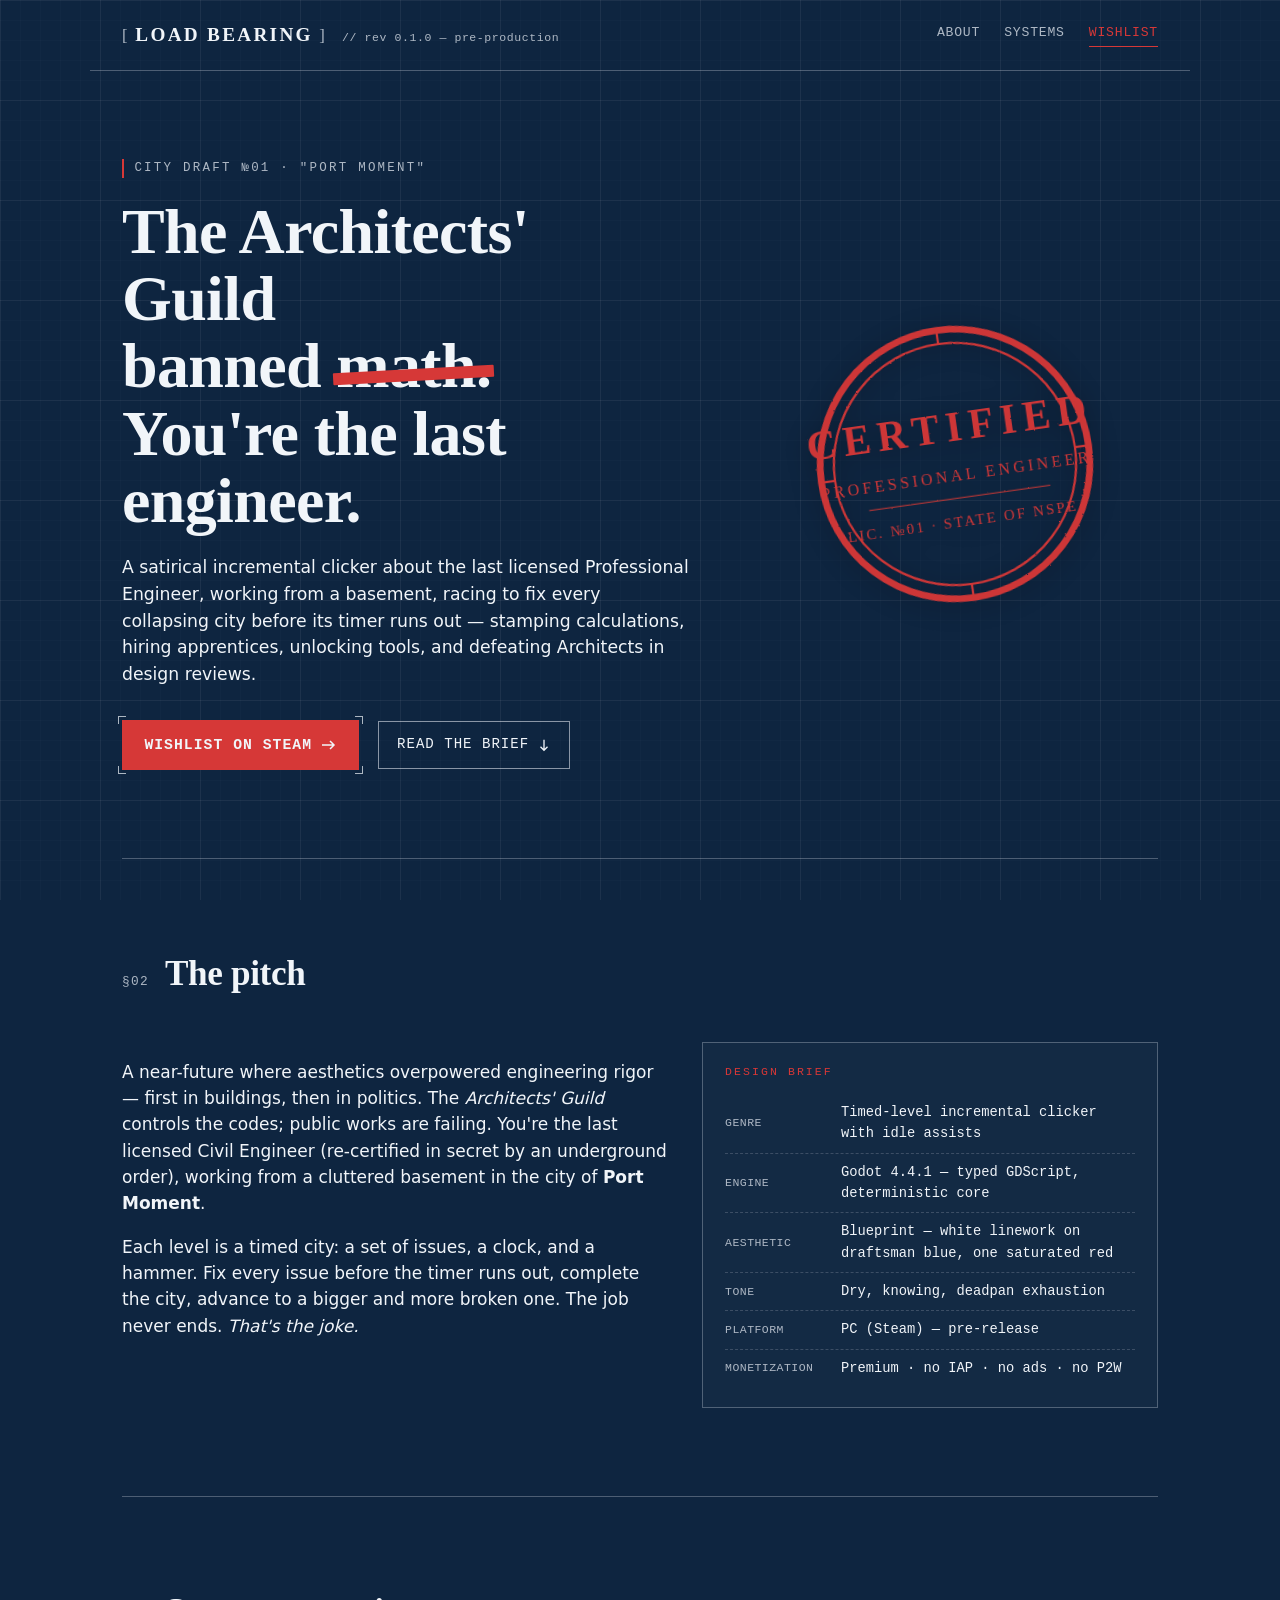
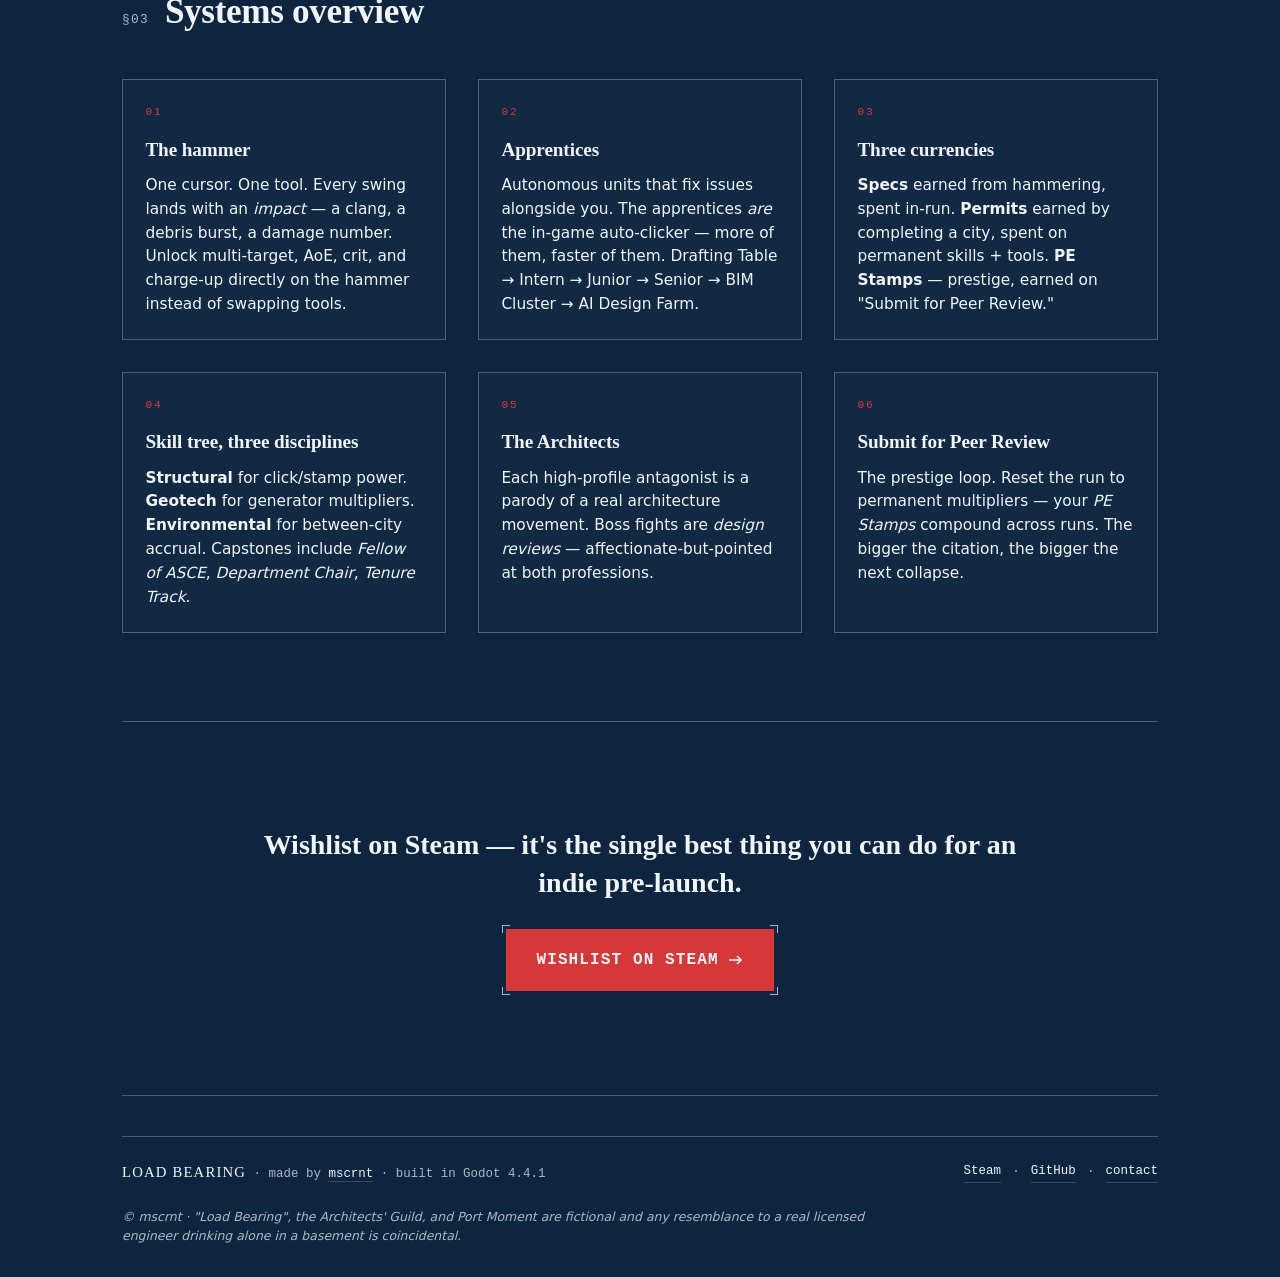
==== index.html @ 6b4d9ac0 "Initial site: blueprint landing page + SEO basics Single-page static landing page for loadbearing.ga" ====
<!doctype html>
<html lang="en">
<head>
  <meta charset="utf-8">
  <meta name="viewport" content="width=device-width, initial-scale=1, viewport-fit=cover">
  <meta name="theme-color" content="#0e2540">
  <meta name="description" content="Load Bearing — a satirical incremental clicker about the last licensed Professional Engineer, racing to fix collapsing cities the Architects' Guild banned math out of. Wishlist on Steam.">
  <title>Load Bearing — the Architects' Guild banned math. You're the last engineer.</title>
  <link rel="canonical" href="https://loadbearing.games/">
  <link rel="icon" type="image/svg+xml" href="/favicon.svg">
  <link rel="stylesheet" href="/style.css">

  <!-- Open Graph / Twitter Card — link preview on Discord/Twitter/iMessage -->
  <meta property="og:type" content="website">
  <meta property="og:site_name" content="Load Bearing">
  <meta property="og:title" content="Load Bearing — the Architects' Guild banned math. You're the last engineer.">
  <meta property="og:description" content="A satirical incremental clicker. Stamp calculations, hire apprentices, defeat Architects, rebuild the world one collapsing city at a time.">
  <meta property="og:url" content="https://loadbearing.games/">
  <meta property="og:image" content="https://loadbearing.games/favicon.svg">
  <meta property="og:image:type" content="image/svg+xml">
  <meta property="og:image:alt" content="A red 'CERTIFIED' stamp on blueprint paper.">
  <meta name="twitter:card" content="summary">
  <meta name="twitter:title" content="Load Bearing">
  <meta name="twitter:description" content="A satirical incremental clicker. The Architects' Guild banned math; you're the last engineer.">
  <meta name="twitter:image" content="https://loadbearing.games/favicon.svg">

  <!-- JSON-LD structured data -->
  <script type="application/ld+json">
  {
    "@context": "https://schema.org",
    "@type": "VideoGame",
    "name": "Load Bearing",
    "alternateName": "LoadBearing",
    "description": "A satirical incremental clicker about the last licensed Professional Engineer, racing to fix collapsing cities one timed level at a time.",
    "url": "https://loadbearing.games/",
    "image": "https://loadbearing.games/favicon.svg",
    "applicationCategory": "Game",
    "applicationSubCategory": "Incremental clicker",
    "operatingSystem": "Windows (Steam, pre-release)",
    "gamePlatform": ["PC"],
    "publisher": { "@type": "Organization", "name": "mscrnt" }
  }
  </script>
</head>
<body>
  <!-- Blueprint grid background, drawn as SVG so it scales. -->
  <svg class="grid-bg" aria-hidden="true" xmlns="http://www.w3.org/2000/svg">
    <defs>
      <pattern id="minor" width="20" height="20" patternUnits="userSpaceOnUse">
        <path d="M 20 0 L 0 0 0 20" fill="none" stroke="rgba(255,255,255,0.06)" stroke-width="0.5"/>
      </pattern>
      <pattern id="major" width="100" height="100" patternUnits="userSpaceOnUse">
        <rect width="100" height="100" fill="url(#minor)"/>
        <path d="M 100 0 L 0 0 0 100" fill="none" stroke="rgba(255,255,255,0.12)" stroke-width="0.75"/>
      </pattern>
    </defs>
    <rect width="100%" height="100%" fill="url(#major)"/>
  </svg>

  <header class="top">
    <div class="wordmark">
      <span class="bracket">[</span><span class="brand">Load Bearing</span><span class="bracket">]</span>
      <span class="rev">// rev 0.1.0 — pre-production</span>
    </div>
    <nav>
      <a href="#about">about</a>
      <a href="#systems">systems</a>
      <a href="https://store.steampowered.com/app/4883800/" target="_blank" rel="noopener" class="nav-cta">wishlist</a>
    </nav>
  </header>

  <main>
    <!-- ─── HERO ───────────────────────────────────────────────────────── -->
    <section class="hero">
      <div class="hero-text">
        <p class="eyebrow">CITY DRAFT №01 · "PORT MOMENT"</p>
        <h1>
          The Architects' Guild<br>
          banned <span class="strike">math.</span><br>
          You're the last engineer.
        </h1>
        <p class="pitch">
          A satirical incremental clicker about the last licensed Professional Engineer,
          working from a basement, racing to fix every collapsing city before its timer
          runs out — stamping calculations, hiring apprentices, unlocking tools, and
          defeating Architects in design reviews.
        </p>

        <div class="cta-row">
          <a class="btn-primary" href="https://store.steampowered.com/app/4883800/" target="_blank" rel="noopener">
            <span class="btn-corner tl"></span>
            <span class="btn-corner tr"></span>
            <span class="btn-corner bl"></span>
            <span class="btn-corner br"></span>
            Wishlist on Steam
            <svg viewBox="0 0 16 16" class="arrow" aria-hidden="true"><path d="M1 8h12M9 4l4 4-4 4" fill="none" stroke="currentColor" stroke-width="1.5"/></svg>
          </a>
          <a class="btn-secondary" href="#about">
            Read the brief
            <svg viewBox="0 0 16 16" class="arrow" aria-hidden="true"><path d="M8 2v12M4 10l4 4 4-4" fill="none" stroke="currentColor" stroke-width="1.5"/></svg>
          </a>
        </div>
      </div>

      <!-- Stamp art on the right. SVG, no bitmaps — on-brand $0 art budget. -->
      <div class="hero-art" aria-hidden="true">
        <svg viewBox="0 0 280 280" class="stamp">
          <defs>
            <filter id="ink">
              <feTurbulence type="fractalNoise" baseFrequency="0.85" numOctaves="2" seed="3"/>
              <feDisplacementMap in="SourceGraphic" scale="1.5"/>
            </filter>
          </defs>
          <g filter="url(#ink)">
            <!-- Outer ring -->
            <circle cx="140" cy="140" r="118" fill="none" stroke="#d63837" stroke-width="6"/>
            <circle cx="140" cy="140" r="106" fill="none" stroke="#d63837" stroke-width="2"/>
            <!-- Inner -->
            <text x="140" y="120" text-anchor="middle" font-family="Iowan Old Style, Georgia, serif" font-size="36" font-weight="700" fill="#d63837" letter-spacing="6">CERTIFIED</text>
            <text x="140" y="155" text-anchor="middle" font-family="Iowan Old Style, Georgia, serif" font-size="14" font-weight="400" fill="#d63837" letter-spacing="3">PROFESSIONAL ENGINEER</text>
            <line x1="60" y1="170" x2="220" y2="170" stroke="#d63837" stroke-width="1"/>
            <text x="140" y="195" text-anchor="middle" font-family="Iowan Old Style, Georgia, serif" font-size="13" fill="#d63837" letter-spacing="2">LIC. №01 · STATE OF NSPE</text>
            <!-- Corner ticks for the rotational frame -->
            <g stroke="#d63837" stroke-width="2">
              <line x1="22" y1="140" x2="34" y2="140"/>
              <line x1="246" y1="140" x2="258" y2="140"/>
              <line x1="140" y1="22" x2="140" y2="34"/>
              <line x1="140" y1="246" x2="140" y2="258"/>
            </g>
          </g>
        </svg>
      </div>
    </section>

    <!-- ─── ABOUT ──────────────────────────────────────────────────────── -->
    <section id="about" class="block">
      <div class="block-head">
        <span class="section-num">§02</span>
        <h2>The pitch</h2>
      </div>
      <div class="grid two">
        <div>
          <p>
            A near-future where aesthetics overpowered engineering rigor — first in
            buildings, then in politics. The <em>Architects' Guild</em> controls the codes;
            public works are failing. You're the last licensed Civil Engineer
            (re-certified in secret by an underground order), working from a cluttered
            basement in the city of <strong>Port Moment</strong>.
          </p>
          <p>
            Each level is a timed city: a set of issues, a clock, and a hammer. Fix every
            issue before the timer runs out, complete the city, advance to a bigger and
            more broken one. The job never ends. <em>That's the joke.</em>
          </p>
        </div>
        <div class="callout">
          <div class="callout-label">DESIGN BRIEF</div>
          <ul class="spec-list">
            <li><span class="key">Genre</span><span class="val">Timed-level incremental clicker with idle assists</span></li>
            <li><span class="key">Engine</span><span class="val">Godot 4.4.1 — typed GDScript, deterministic core</span></li>
            <li><span class="key">Aesthetic</span><span class="val">Blueprint — white linework on draftsman blue, one saturated red</span></li>
            <li><span class="key">Tone</span><span class="val">Dry, knowing, deadpan exhaustion</span></li>
            <li><span class="key">Platform</span><span class="val">PC (Steam) — pre-release</span></li>
            <li><span class="key">Monetization</span><span class="val">Premium · no IAP · no ads · no P2W</span></li>
          </ul>
        </div>
      </div>
    </section>

    <!-- ─── SYSTEMS ────────────────────────────────────────────────────── -->
    <section id="systems" class="block">
      <div class="block-head">
        <span class="section-num">§03</span>
        <h2>Systems overview</h2>
      </div>

      <div class="grid three">
        <div class="card">
          <div class="card-num">01</div>
          <h3>The hammer</h3>
          <p>One cursor. One tool. Every swing lands with an <em>impact</em> — a clang, a debris burst, a damage number. Unlock multi-target, AoE, crit, and charge-up directly on the hammer instead of swapping tools.</p>
        </div>
        <div class="card">
          <div class="card-num">02</div>
          <h3>Apprentices</h3>
          <p>Autonomous units that fix issues alongside you. The apprentices <em>are</em> the in-game auto-clicker — more of them, faster of them. Drafting Table → Intern → Junior → Senior → BIM Cluster → AI Design Farm.</p>
        </div>
        <div class="card">
          <div class="card-num">03</div>
          <h3>Three currencies</h3>
          <p><strong>Specs</strong> earned from hammering, spent in-run. <strong>Permits</strong> earned by completing a city, spent on permanent skills + tools. <strong>PE Stamps</strong> — prestige, earned on "Submit for Peer Review."</p>
        </div>
        <div class="card">
          <div class="card-num">04</div>
          <h3>Skill tree, three disciplines</h3>
          <p><strong>Structural</strong> for click/stamp power. <strong>Geotech</strong> for generator multipliers. <strong>Environmental</strong> for between-city accrual. Capstones include <em>Fellow of ASCE</em>, <em>Department Chair</em>, <em>Tenure Track</em>.</p>
        </div>
        <div class="card">
          <div class="card-num">05</div>
          <h3>The Architects</h3>
          <p>Each high-profile antagonist is a parody of a real architecture movement. Boss fights are <em>design reviews</em> — affectionate-but-pointed at both professions.</p>
        </div>
        <div class="card">
          <div class="card-num">06</div>
          <h3>Submit for Peer Review</h3>
          <p>The prestige loop. Reset the run to permanent multipliers — your <em>PE Stamps</em> compound across runs. The bigger the citation, the bigger the next collapse.</p>
        </div>
      </div>
    </section>

    <!-- ─── CTA STRIP ──────────────────────────────────────────────────── -->
    <section class="cta-strip">
      <div class="cta-strip-inner">
        <h2>Wishlist on Steam — it's the single best thing you can do for an indie pre-launch.</h2>
        <a class="btn-primary big" href="https://store.steampowered.com/app/4883800/" target="_blank" rel="noopener">
          <span class="btn-corner tl"></span><span class="btn-corner tr"></span>
          <span class="btn-corner bl"></span><span class="btn-corner br"></span>
          Wishlist on Steam
          <svg viewBox="0 0 16 16" class="arrow" aria-hidden="true"><path d="M1 8h12M9 4l4 4-4 4" fill="none" stroke="currentColor" stroke-width="1.5"/></svg>
        </a>
      </div>
    </section>
  </main>

  <footer>
    <div class="foot-line"></div>
    <div class="foot-inner">
      <div>
        <span class="brand-small">Load Bearing</span>
        <span class="muted"> · made by <a href="https://github.com/mscrnt" target="_blank" rel="noopener">mscrnt</a> · built in Godot 4.4.1</span>
      </div>
      <div class="foot-links">
        <a href="https://store.steampowered.com/app/4883800/" target="_blank" rel="noopener">Steam</a>
        <span class="dot">·</span>
        <a href="https://github.com/mscrnt/loadbearing" target="_blank" rel="noopener">GitHub</a>
        <span class="dot">·</span>
        <a href="mailto:hello@loadbearing.games">contact</a>
      </div>
    </div>
    <div class="foot-fineprint">
      © mscrnt · "Load Bearing", the Architects' Guild, and Port Moment are fictional and any
      resemblance to a real licensed engineer drinking alone in a basement is coincidental.
    </div>
  </footer>
</body>
</html>
---- style.css ----
/* ───────────────────────────────────────────────────────────────────────
 * Load Bearing — landing page
 *
 * Blueprint aesthetic per PRINCIPLES.md: white draftsman linework on
 * blueprint-blue, ONE saturated red (the certified stamp). Everything is
 * vector/procedural — no bitmaps, no hand-painted assets. The grid lives
 * in index.html as an SVG <pattern> for infinite scale at zero asset cost.
 *
 * Typography: Iowan Old Style / Georgia for headings (draftsman-serif),
 * a clean grotesque (Inter, ui-sans-serif) for body, JetBrains Mono /
 * ui-monospace for the labels + spec lists.
 * ─────────────────────────────────────────────────────────────────────── */

:root {
  color-scheme: dark;

  /* blueprint palette */
  --blueprint:        #0e2540;   /* primary background — deep draftsman blue */
  --blueprint-2:      #143258;   /* lighter band for callouts */
  --blueprint-3:      #1c426f;   /* hover/elevated */
  --ink:              #f1f5f9;   /* draftsman white */
  --ink-muted:        #aeb8c4;   /* faded ink */
  --ink-faint:        rgba(241,245,249,0.18);
  --line:             rgba(241,245,249,0.28);
  --line-strong:      rgba(241,245,249,0.55);

  /* the one saturated red — used only on the stamp + primary CTA */
  --stamp:            #d63837;
  --stamp-hover:      #ef4744;

  --max-w:            1100px;
  --gutter:           clamp(1rem, 3vw, 2rem);

  --font-display:     "Iowan Old Style", "Palatino Linotype", Georgia, serif;
  --font-body:        Inter, ui-sans-serif, system-ui, -apple-system, "Segoe UI", Roboto, sans-serif;
  --font-mono:        ui-monospace, "JetBrains Mono", "SF Mono", Menlo, Consolas, monospace;
}

* { box-sizing: border-box; }
html, body { margin: 0; padding: 0; }
html { scroll-behavior: smooth; }
body {
  background: var(--blueprint);
  color: var(--ink);
  font-family: var(--font-body);
  font-size: 17px;
  line-height: 1.55;
  -webkit-font-smoothing: antialiased;
  min-height: 100vh;
}

::selection { background: var(--stamp); color: var(--ink); }

/* ─── Blueprint grid (full-bleed SVG, fixed so it doesn't scroll) ───── */
.grid-bg {
  position: fixed;
  inset: 0;
  width: 100%;
  height: 100%;
  z-index: -1;
  pointer-events: none;
}

/* ─── header / top nav ──────────────────────────────────────────────── */
.top {
  display: flex;
  align-items: center;
  justify-content: space-between;
  gap: 1rem;
  padding: 1.25rem var(--gutter);
  max-width: var(--max-w);
  margin: 0 auto;
  border-bottom: 1px solid var(--line);
}
.wordmark {
  display: inline-flex;
  align-items: baseline;
  gap: 0.4rem;
  font-family: var(--font-display);
  font-size: 1.05rem;
  letter-spacing: 0.08em;
}
.wordmark .bracket { color: var(--ink-muted); }
.wordmark .brand   { font-weight: 700; font-size: 1.2rem; letter-spacing: 0.12em; text-transform: uppercase; }
.wordmark .rev     { font-family: var(--font-mono); font-size: 0.72rem; color: var(--ink-muted); margin-left: 0.6rem; letter-spacing: 0.05em; }

.top nav {
  display: flex;
  align-items: center;
  gap: 1.5rem;
  font-family: var(--font-mono);
  font-size: 0.82rem;
  letter-spacing: 0.06em;
  text-transform: uppercase;
}
.top nav a {
  color: var(--ink-muted);
  text-decoration: none;
  padding-bottom: 2px;
  border-bottom: 1px solid transparent;
  transition: color 0.15s, border-color 0.15s;
}
.top nav a:hover { color: var(--ink); border-bottom-color: var(--line-strong); }
.top nav a.nav-cta {
  color: var(--stamp);
  border-bottom-color: var(--stamp);
}
.top nav a.nav-cta:hover { color: var(--stamp-hover); border-bottom-color: var(--stamp-hover); }

/* ─── main layout ────────────────────────────────────────────────────── */
main { max-width: var(--max-w); margin: 0 auto; padding: 0 var(--gutter); }

section { padding: clamp(3rem, 7vw, 5.5rem) 0; }

/* ─── hero ───────────────────────────────────────────────────────────── */
.hero {
  display: grid;
  grid-template-columns: 1.4fr 1fr;
  align-items: center;
  gap: clamp(2rem, 5vw, 4rem);
}
@media (max-width: 760px) {
  .hero { grid-template-columns: 1fr; }
  .hero-art { order: -1; }
  .stamp { max-width: 60vw; margin: 0 auto; display: block; }
}

.eyebrow {
  font-family: var(--font-mono);
  font-size: 0.78rem;
  letter-spacing: 0.18em;
  text-transform: uppercase;
  color: var(--ink-muted);
  margin: 0 0 1.25rem;
  border-left: 2px solid var(--stamp);
  padding-left: 0.65rem;
}

.hero h1 {
  font-family: var(--font-display);
  font-weight: 700;
  font-size: clamp(2.4rem, 5vw, 4rem);
  line-height: 1.05;
  margin: 0 0 1.25rem;
  letter-spacing: -0.01em;
}
.hero h1 .strike {
  position: relative;
  display: inline-block;
}
.hero h1 .strike::after {
  content: "";
  position: absolute;
  left: -2%;
  right: -2%;
  top: 55%;
  height: 0.18em;
  background: var(--stamp);
  transform: rotate(-3deg);
  border-radius: 1px;
}

.pitch {
  font-size: 1.08rem;
  max-width: 36em;
  color: var(--ink);
  margin: 0 0 2rem;
}

.cta-row {
  display: flex;
  flex-wrap: wrap;
  align-items: center;
  gap: 0.85rem 1.2rem;
}

/* ─── primary CTA — looks like a red ink stamp / button frame ────────── */
.btn-primary {
  position: relative;
  display: inline-flex;
  align-items: center;
  gap: 0.55rem;
  background: var(--stamp);
  color: var(--ink);
  font-family: var(--font-mono);
  font-size: 0.92rem;
  font-weight: 600;
  letter-spacing: 0.07em;
  text-transform: uppercase;
  text-decoration: none;
  padding: 0.85rem 1.4rem;
  border: none;
  transition: background 0.15s, transform 0.05s;
}
.btn-primary:hover { background: var(--stamp-hover); }
.btn-primary:active { transform: translateY(1px); }
.btn-primary.big { padding: 1.15rem 1.9rem; font-size: 1rem; }
.btn-primary .arrow { width: 16px; height: 16px; color: currentColor; }

/* tiny corner brackets — draftsman frame */
.btn-corner {
  position: absolute;
  width: 8px;
  height: 8px;
  border: 1px solid var(--ink);
  background: transparent;
  opacity: 0.7;
  pointer-events: none;
}
.btn-corner.tl { top: -4px; left: -4px; border-right: none; border-bottom: none; }
.btn-corner.tr { top: -4px; right: -4px; border-left: none; border-bottom: none; }
.btn-corner.bl { bottom: -4px; left: -4px; border-right: none; border-top: none; }
.btn-corner.br { bottom: -4px; right: -4px; border-left: none; border-top: none; }

/* ─── secondary CTA — outline, no fill ──────────────────────────────── */
.btn-secondary {
  display: inline-flex;
  align-items: center;
  gap: 0.5rem;
  color: var(--ink);
  font-family: var(--font-mono);
  font-size: 0.88rem;
  letter-spacing: 0.07em;
  text-transform: uppercase;
  text-decoration: none;
  padding: 0.75rem 1.1rem;
  border: 1px solid var(--line-strong);
  transition: background 0.15s, border-color 0.15s;
}
.btn-secondary:hover { background: rgba(255,255,255,0.04); border-color: var(--ink); }
.btn-secondary .arrow { width: 14px; height: 14px; color: currentColor; }

/* ─── hero stamp art ─────────────────────────────────────────────────── */
.hero-art {
  display: flex;
  justify-content: center;
  align-items: center;
}
.stamp {
  width: 100%;
  max-width: 320px;
  transform: rotate(-8deg);
  opacity: 0.96;
  filter: drop-shadow(0 4px 14px rgba(0,0,0,0.35));
}

/* ─── block layout (about / systems) ─────────────────────────────────── */
.block { border-top: 1px solid var(--line); }
.block-head {
  display: flex;
  align-items: baseline;
  gap: 1rem;
  margin: 0 0 2.5rem;
}
.section-num {
  font-family: var(--font-mono);
  font-size: 0.8rem;
  letter-spacing: 0.1em;
  color: var(--ink-muted);
}
.block-head h2 {
  font-family: var(--font-display);
  font-size: clamp(1.6rem, 3vw, 2.2rem);
  font-weight: 700;
  letter-spacing: -0.01em;
  margin: 0;
}

.grid { display: grid; gap: clamp(1.25rem, 3vw, 2rem); }
.grid.two   { grid-template-columns: 1.2fr 1fr; }
.grid.three { grid-template-columns: repeat(3, 1fr); }
@media (max-width: 880px) { .grid.three { grid-template-columns: repeat(2, 1fr); } }
@media (max-width: 600px) {
  .grid.two, .grid.three { grid-template-columns: 1fr; }
}

.callout {
  border: 1px solid var(--line);
  padding: 1.25rem 1.4rem;
  background: rgba(255,255,255,0.025);
}
.callout-label {
  font-family: var(--font-mono);
  font-size: 0.72rem;
  letter-spacing: 0.18em;
  text-transform: uppercase;
  color: var(--stamp);
  margin-bottom: 0.85rem;
}
.spec-list {
  list-style: none;
  margin: 0; padding: 0;
  font-family: var(--font-mono);
  font-size: 0.86rem;
}
.spec-list li {
  display: grid;
  grid-template-columns: 6.5rem 1fr;
  gap: 0.75rem;
  padding: 0.5rem 0;
  border-bottom: 1px dashed var(--ink-faint);
}
.spec-list li:last-child { border-bottom: none; }
.spec-list .key { color: var(--ink-muted); letter-spacing: 0.04em; text-transform: uppercase; font-size: 0.72rem; align-self: center; }
.spec-list .val { color: var(--ink); }

/* ─── system cards ───────────────────────────────────────────────────── */
.card {
  position: relative;
  padding: 1.5rem 1.4rem 1.4rem;
  border: 1px solid var(--line);
  background: rgba(255,255,255,0.02);
  transition: border-color 0.15s, background 0.15s;
}
.card:hover {
  border-color: var(--line-strong);
  background: rgba(255,255,255,0.04);
}
.card-num {
  font-family: var(--font-mono);
  font-size: 0.7rem;
  letter-spacing: 0.18em;
  color: var(--stamp);
  margin-bottom: 0.8rem;
}
.card h3 {
  font-family: var(--font-display);
  font-size: 1.2rem;
  margin: 0 0 0.6rem;
  letter-spacing: -0.005em;
}
.card p { margin: 0; font-size: 0.96rem; color: var(--ink); }

/* ─── CTA strip ──────────────────────────────────────────────────────── */
.cta-strip { border-top: 1px solid var(--line); border-bottom: 1px solid var(--line); text-align: center; }
.cta-strip-inner {
  max-width: 760px;
  margin: 0 auto;
  padding: 1rem 0;
}
.cta-strip h2 {
  font-family: var(--font-display);
  font-size: clamp(1.3rem, 2.5vw, 1.75rem);
  font-weight: 600;
  margin: 0 0 1.75rem;
  line-height: 1.35;
}

/* ─── footer ─────────────────────────────────────────────────────────── */
footer {
  max-width: var(--max-w);
  margin: 0 auto;
  padding: 2.5rem var(--gutter) 2rem;
  font-family: var(--font-mono);
  font-size: 0.78rem;
  color: var(--ink-muted);
}
.foot-line { height: 1px; background: var(--line); margin-bottom: 1.5rem; }
.foot-inner {
  display: flex;
  flex-wrap: wrap;
  align-items: center;
  justify-content: space-between;
  gap: 0.6rem 1.2rem;
}
.brand-small { font-family: var(--font-display); font-size: 0.92rem; color: var(--ink); letter-spacing: 0.08em; text-transform: uppercase; }
.muted { color: var(--ink-muted); }
footer a { color: var(--ink); text-decoration: none; border-bottom: 1px solid var(--ink-faint); }
footer a:hover { border-bottom-color: var(--ink); }
.foot-links { display: inline-flex; align-items: center; gap: 0.7rem; }
.dot { color: var(--ink-muted); }
.foot-fineprint {
  margin-top: 1.5rem;
  font-style: italic;
  font-family: var(--font-body);
  font-size: 0.78rem;
  color: var(--ink-muted);
  max-width: 60em;
  line-height: 1.5;
}
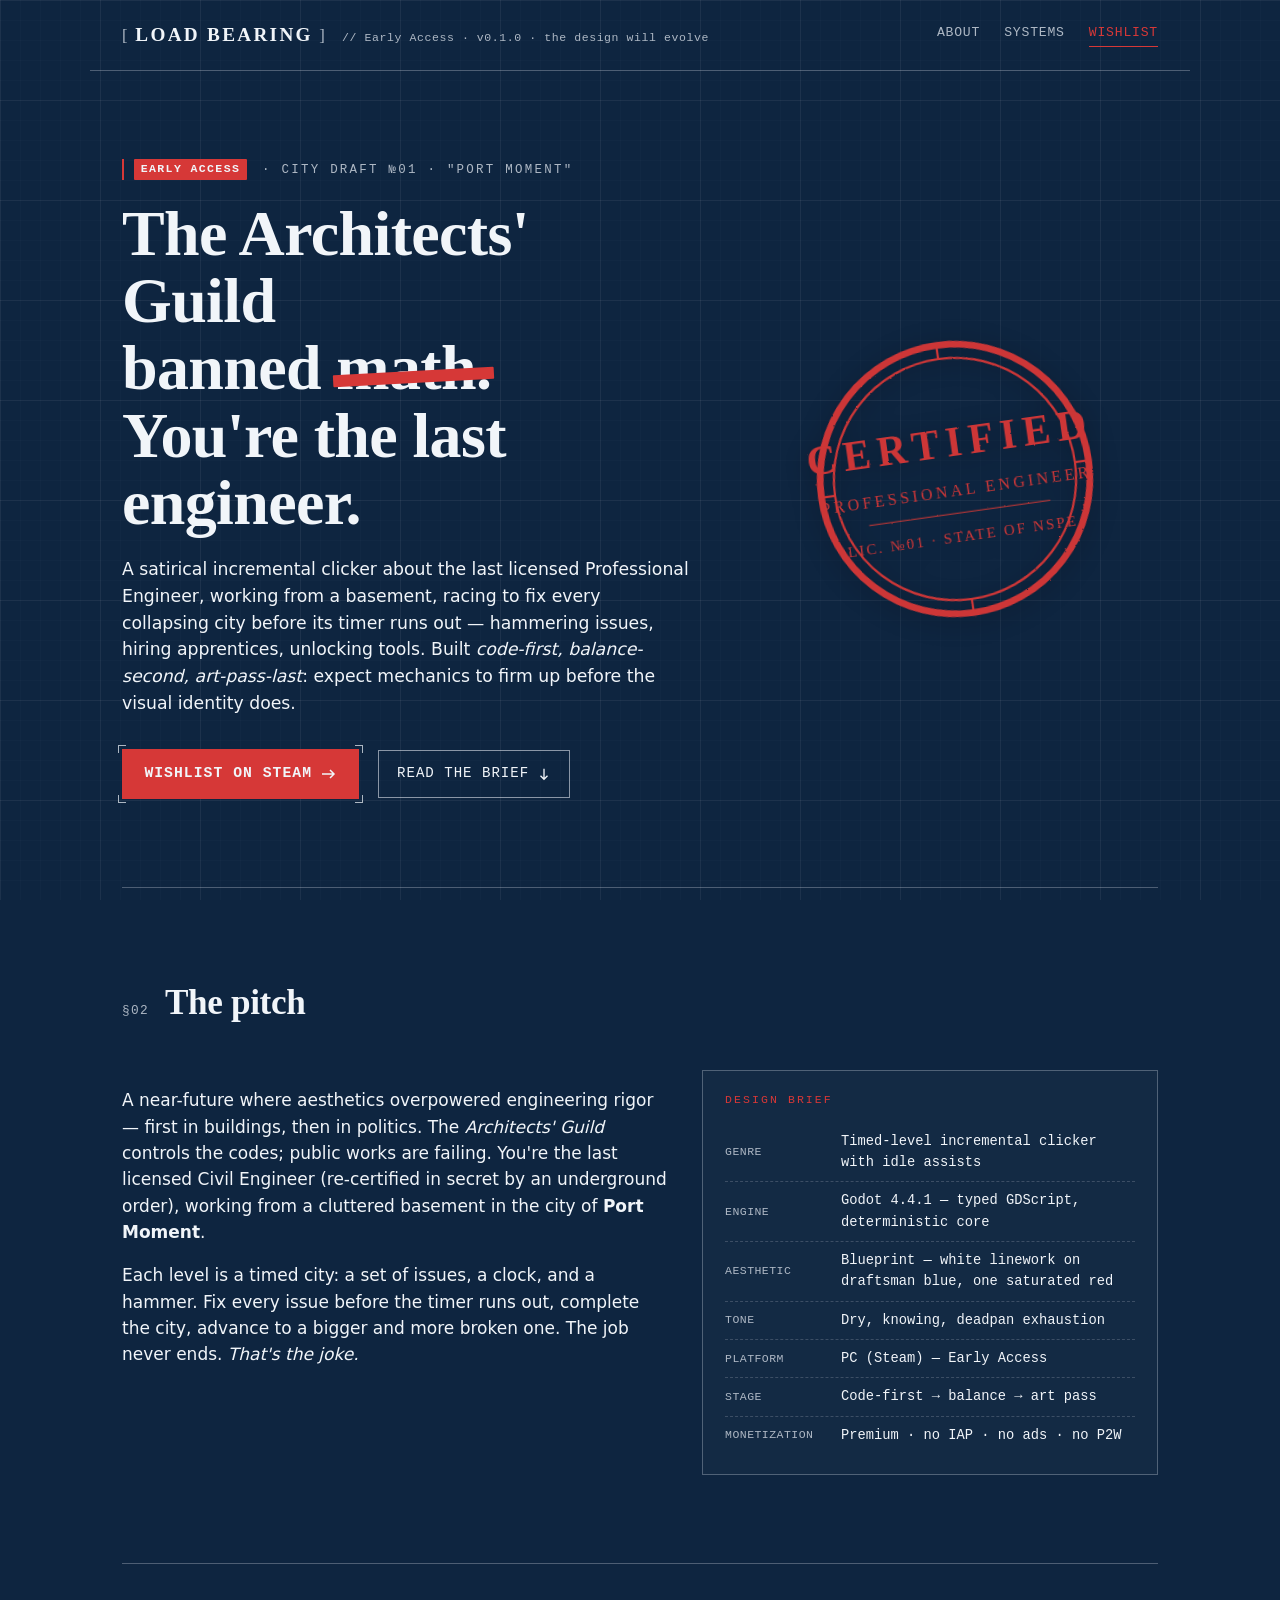
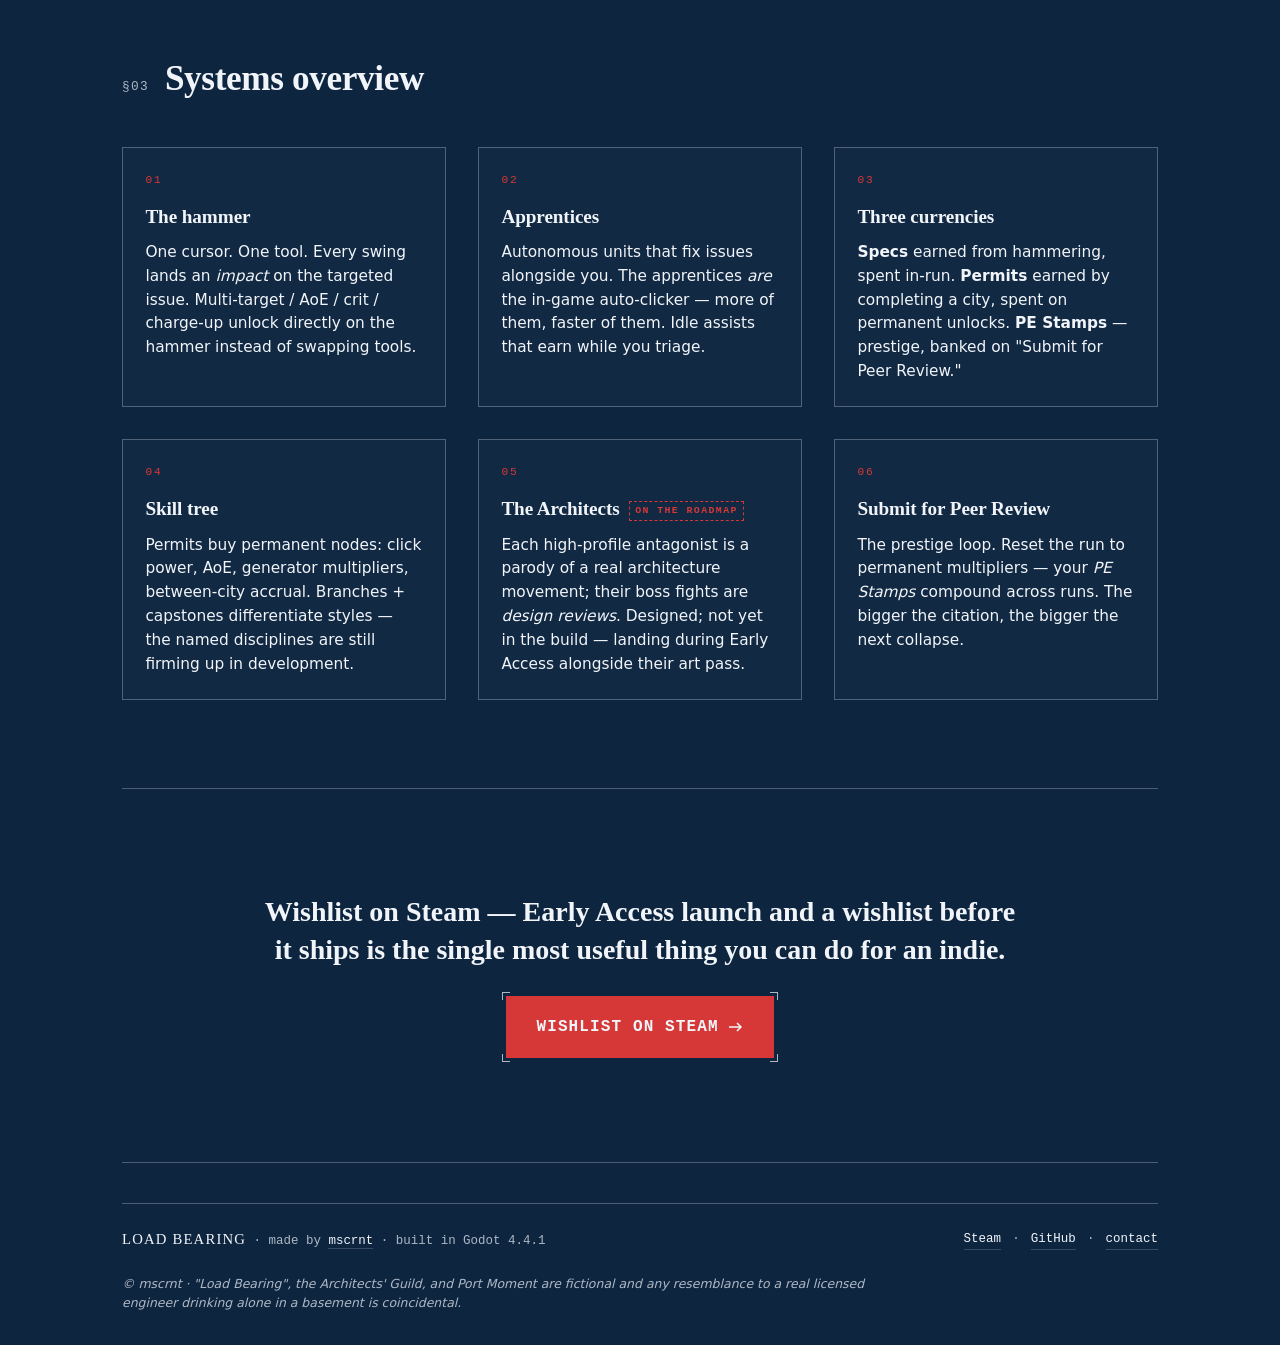
==== commit 84fd1f3b: "Early Access framing + code-grounded systems copy Verified against the actual LoadBearing repo (code" ====
--- a/index.html
+++ b/index.html
@@ -60,7 +60,7 @@
   <header class="top">
     <div class="wordmark">
       <span class="bracket">[</span><span class="brand">Load Bearing</span><span class="bracket">]</span>
-      <span class="rev">// rev 0.1.0 — pre-production</span>
+      <span class="rev">// Early Access · v0.1.0 · the design will evolve</span>
     </div>
     <nav>
       <a href="#about">about</a>
@@ -73,7 +73,7 @@
     <!-- ─── HERO ───────────────────────────────────────────────────────── -->
     <section class="hero">
       <div class="hero-text">
-        <p class="eyebrow">CITY DRAFT №01 · "PORT MOMENT"</p>
+        <p class="eyebrow"><span class="ea-tag">EARLY ACCESS</span> · CITY DRAFT №01 · "PORT MOMENT"</p>
         <h1>
           The Architects' Guild<br>
           banned <span class="strike">math.</span><br>
@@ -82,8 +82,9 @@
         <p class="pitch">
           A satirical incremental clicker about the last licensed Professional Engineer,
           working from a basement, racing to fix every collapsing city before its timer
-          runs out — stamping calculations, hiring apprentices, unlocking tools, and
-          defeating Architects in design reviews.
+          runs out — hammering issues, hiring apprentices, unlocking tools. Built
+          <em>code-first, balance-second, art-pass-last</em>: expect mechanics to firm
+          up before the visual identity does.
         </p>
 
         <div class="cta-row">
@@ -160,7 +161,8 @@
             <li><span class="key">Engine</span><span class="val">Godot 4.4.1 — typed GDScript, deterministic core</span></li>
             <li><span class="key">Aesthetic</span><span class="val">Blueprint — white linework on draftsman blue, one saturated red</span></li>
             <li><span class="key">Tone</span><span class="val">Dry, knowing, deadpan exhaustion</span></li>
-            <li><span class="key">Platform</span><span class="val">PC (Steam) — pre-release</span></li>
+            <li><span class="key">Platform</span><span class="val">PC (Steam) — Early Access</span></li>
+            <li><span class="key">Stage</span><span class="val">Code-first → balance → art pass</span></li>
             <li><span class="key">Monetization</span><span class="val">Premium · no IAP · no ads · no P2W</span></li>
           </ul>
         </div>
@@ -178,27 +180,27 @@
         <div class="card">
           <div class="card-num">01</div>
           <h3>The hammer</h3>
-          <p>One cursor. One tool. Every swing lands with an <em>impact</em> — a clang, a debris burst, a damage number. Unlock multi-target, AoE, crit, and charge-up directly on the hammer instead of swapping tools.</p>
+          <p>One cursor. One tool. Every swing lands an <em>impact</em> on the targeted issue. Multi-target / AoE / crit / charge-up unlock directly on the hammer instead of swapping tools.</p>
         </div>
         <div class="card">
           <div class="card-num">02</div>
           <h3>Apprentices</h3>
-          <p>Autonomous units that fix issues alongside you. The apprentices <em>are</em> the in-game auto-clicker — more of them, faster of them. Drafting Table → Intern → Junior → Senior → BIM Cluster → AI Design Farm.</p>
+          <p>Autonomous units that fix issues alongside you. The apprentices <em>are</em> the in-game auto-clicker — more of them, faster of them. Idle assists that earn while you triage.</p>
         </div>
         <div class="card">
           <div class="card-num">03</div>
           <h3>Three currencies</h3>
-          <p><strong>Specs</strong> earned from hammering, spent in-run. <strong>Permits</strong> earned by completing a city, spent on permanent skills + tools. <strong>PE Stamps</strong> — prestige, earned on "Submit for Peer Review."</p>
+          <p><strong>Specs</strong> earned from hammering, spent in-run. <strong>Permits</strong> earned by completing a city, spent on permanent unlocks. <strong>PE Stamps</strong> — prestige, banked on "Submit for Peer Review."</p>
         </div>
         <div class="card">
           <div class="card-num">04</div>
-          <h3>Skill tree, three disciplines</h3>
-          <p><strong>Structural</strong> for click/stamp power. <strong>Geotech</strong> for generator multipliers. <strong>Environmental</strong> for between-city accrual. Capstones include <em>Fellow of ASCE</em>, <em>Department Chair</em>, <em>Tenure Track</em>.</p>
+          <h3>Skill tree</h3>
+          <p>Permits buy permanent nodes: click power, AoE, generator multipliers, between-city accrual. Branches + capstones differentiate styles — the named disciplines are still firming up in development.</p>
         </div>
         <div class="card">
           <div class="card-num">05</div>
-          <h3>The Architects</h3>
-          <p>Each high-profile antagonist is a parody of a real architecture movement. Boss fights are <em>design reviews</em> — affectionate-but-pointed at both professions.</p>
+          <h3>The Architects <span class="card-tag">on the roadmap</span></h3>
+          <p>Each high-profile antagonist is a parody of a real architecture movement; their boss fights are <em>design reviews</em>. Designed; not yet in the build — landing during Early Access alongside their art pass.</p>
         </div>
         <div class="card">
           <div class="card-num">06</div>
@@ -211,7 +213,7 @@
     <!-- ─── CTA STRIP ──────────────────────────────────────────────────── -->
     <section class="cta-strip">
       <div class="cta-strip-inner">
-        <h2>Wishlist on Steam — it's the single best thing you can do for an indie pre-launch.</h2>
+        <h2>Wishlist on Steam — Early Access launch and a wishlist before it ships is the single most useful thing you can do for an indie.</h2>
         <a class="btn-primary big" href="https://store.steampowered.com/app/4883800/" target="_blank" rel="noopener">
           <span class="btn-corner tl"></span><span class="btn-corner tr"></span>
           <span class="btn-corner bl"></span><span class="btn-corner br"></span>
--- a/style.css
+++ b/style.css
@@ -134,6 +134,35 @@
   margin: 0 0 1.25rem;
   border-left: 2px solid var(--stamp);
   padding-left: 0.65rem;
+}
+/* Small inline "EARLY ACCESS" pill — sits in the eyebrow line, leans on
+ * the existing stamp red so it reads as the same brand mark. */
+.ea-tag {
+  display: inline-block;
+  background: var(--stamp);
+  color: var(--ink);
+  padding: 0.15em 0.55em;
+  margin-right: 0.5em;
+  font-size: 0.72rem;
+  font-weight: 700;
+  letter-spacing: 0.12em;
+  border-radius: 1px;
+}
+
+/* "on the roadmap" pill that rides next to a card heading — flag for
+ * anything we're showing the design intent of, but haven't shipped. */
+.card-tag {
+  display: inline-block;
+  vertical-align: middle;
+  margin-left: 0.5em;
+  padding: 0.1em 0.5em;
+  font-family: var(--font-mono);
+  font-size: 0.62rem;
+  letter-spacing: 0.14em;
+  text-transform: uppercase;
+  color: var(--stamp);
+  border: 1px dashed var(--stamp);
+  border-radius: 1px;
 }
 
 .hero h1 {
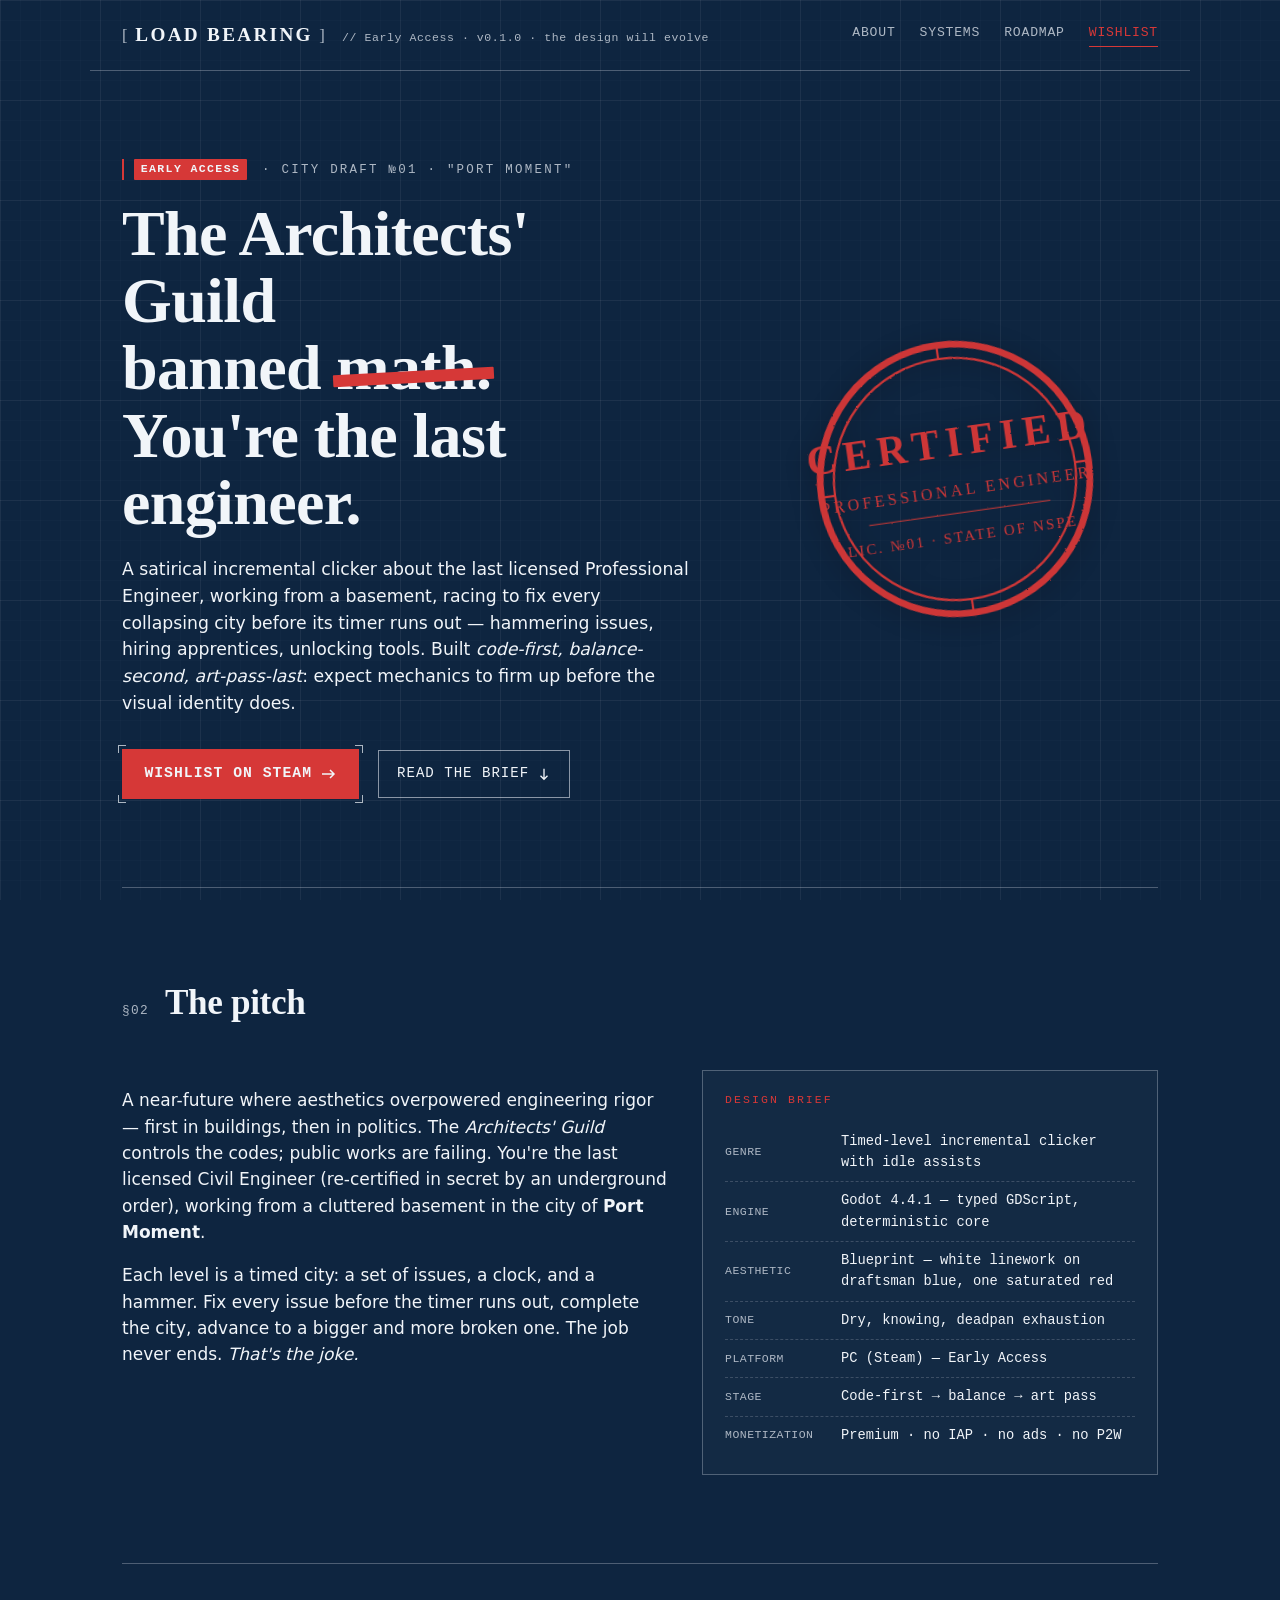
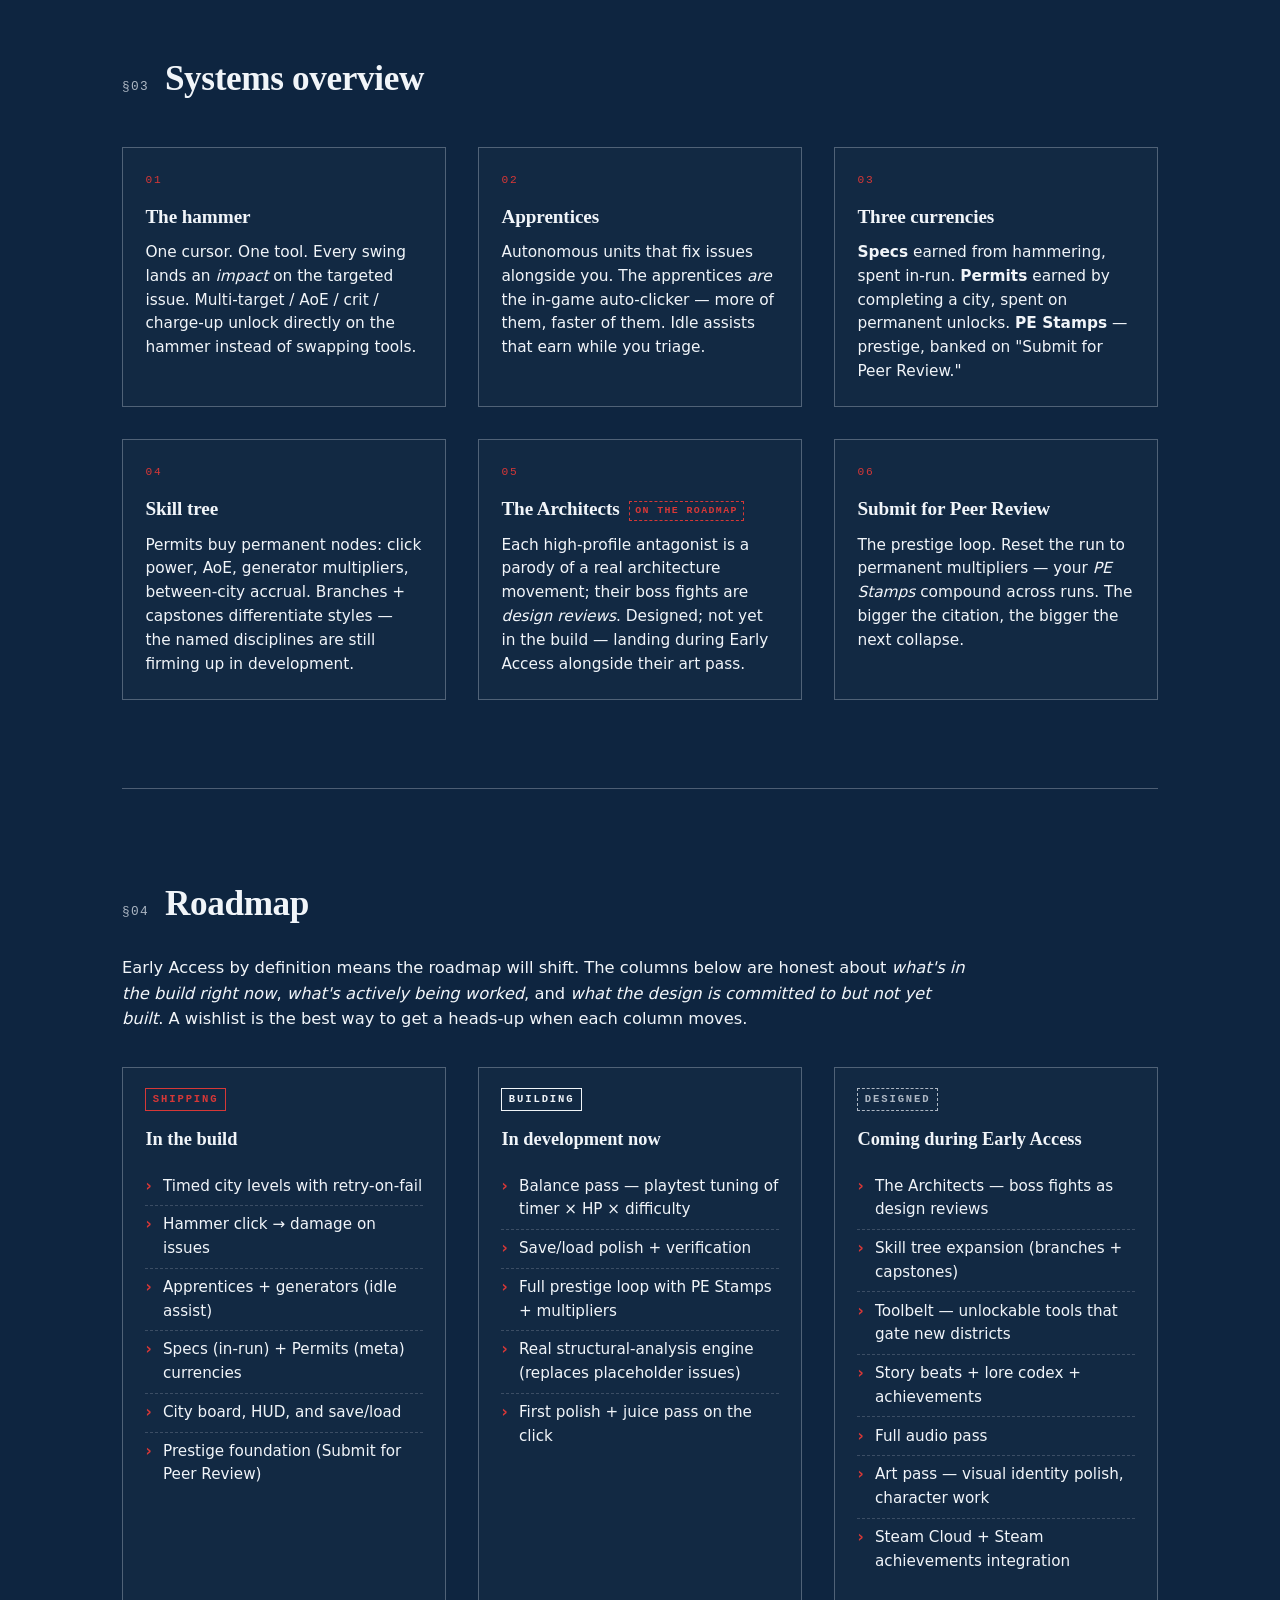
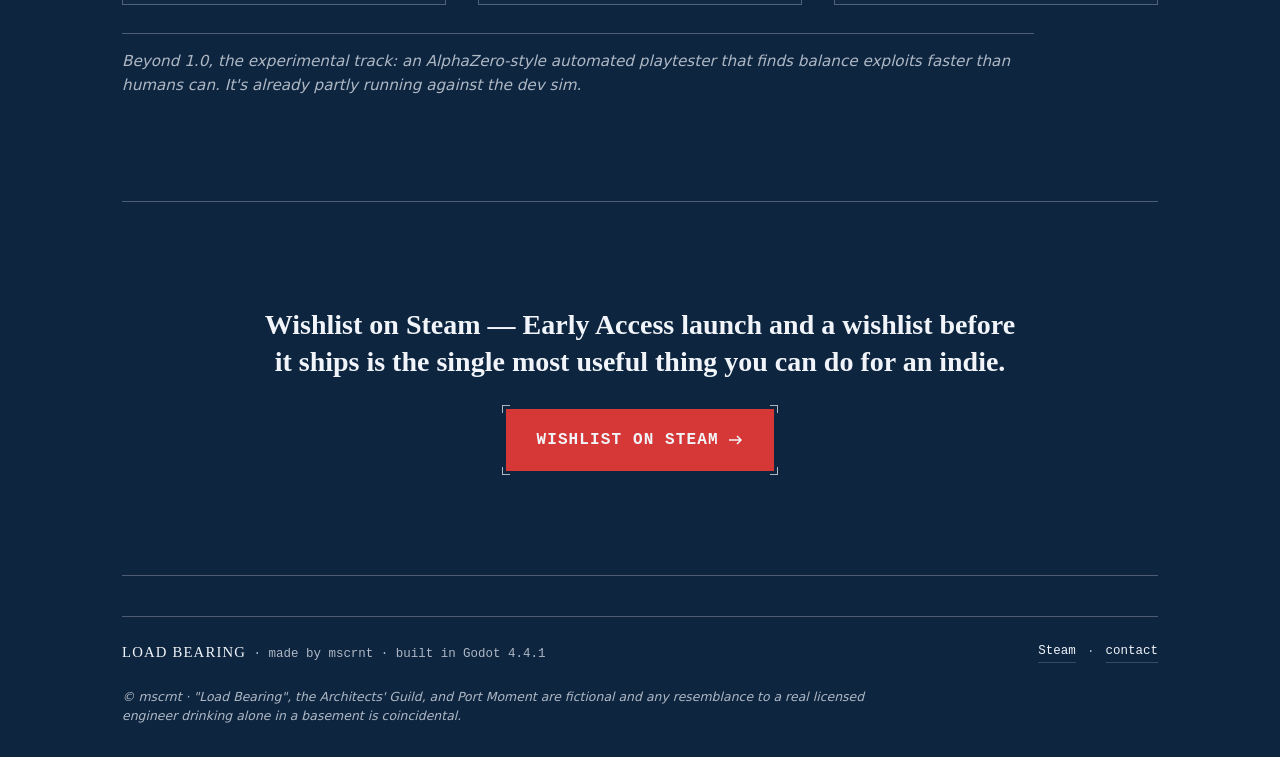
==== commit 61717a15: "Add public roadmap section; drop GitHub link from footer Roadmap: three-column distillation of the i" ====
--- a/index.html
+++ b/index.html
@@ -65,6 +65,7 @@
     <nav>
       <a href="#about">about</a>
       <a href="#systems">systems</a>
+      <a href="#roadmap">roadmap</a>
       <a href="https://store.steampowered.com/app/4883800/" target="_blank" rel="noopener" class="nav-cta">wishlist</a>
     </nav>
   </header>
@@ -210,6 +211,75 @@
       </div>
     </section>
 
+    <!-- ─── ROADMAP ────────────────────────────────────────────────────── -->
+    <!--
+      Public-facing distillation of docs/ROADMAP.md from the (private) game
+      repo. The internal roadmap is engineering-grade (tickets, ADRs,
+      milestone audits); this is the player-facing translation. Update by
+      editing this section directly when a column item meaningfully ships
+      OR slides forward — it's the only place to touch.
+    -->
+    <section id="roadmap" class="block">
+      <div class="block-head">
+        <span class="section-num">§04</span>
+        <h2>Roadmap</h2>
+      </div>
+      <p class="block-intro">
+        Early Access by definition means the roadmap will shift. The columns
+        below are honest about <em>what's in the build right now</em>,
+        <em>what's actively being worked</em>, and <em>what the design is
+        committed to but not yet built</em>. A wishlist is the best way to get
+        a heads-up when each column moves.
+      </p>
+
+      <div class="grid three roadmap">
+        <div class="roadmap-col">
+          <div class="roadmap-status shipping">SHIPPING</div>
+          <h3>In the build</h3>
+          <ul>
+            <li>Timed city levels with retry-on-fail</li>
+            <li>Hammer click → damage on issues</li>
+            <li>Apprentices + generators (idle assist)</li>
+            <li>Specs (in-run) + Permits (meta) currencies</li>
+            <li>City board, HUD, and save/load</li>
+            <li>Prestige foundation (Submit for Peer Review)</li>
+          </ul>
+        </div>
+
+        <div class="roadmap-col">
+          <div class="roadmap-status building">BUILDING</div>
+          <h3>In development now</h3>
+          <ul>
+            <li>Balance pass — playtest tuning of timer × HP × difficulty</li>
+            <li>Save/load polish + verification</li>
+            <li>Full prestige loop with PE Stamps + multipliers</li>
+            <li>Real structural-analysis engine (replaces placeholder issues)</li>
+            <li>First polish + juice pass on the click</li>
+          </ul>
+        </div>
+
+        <div class="roadmap-col">
+          <div class="roadmap-status designed">DESIGNED</div>
+          <h3>Coming during Early Access</h3>
+          <ul>
+            <li>The Architects — boss fights as design reviews</li>
+            <li>Skill tree expansion (branches + capstones)</li>
+            <li>Toolbelt — unlockable tools that gate new districts</li>
+            <li>Story beats + lore codex + achievements</li>
+            <li>Full audio pass</li>
+            <li>Art pass — visual identity polish, character work</li>
+            <li>Steam Cloud + Steam achievements integration</li>
+          </ul>
+        </div>
+      </div>
+
+      <p class="roadmap-foot">
+        Beyond 1.0, the experimental track: <em>an AlphaZero-style automated
+        playtester</em> that finds balance exploits faster than humans can.
+        It's already partly running against the dev sim.
+      </p>
+    </section>
+
     <!-- ─── CTA STRIP ──────────────────────────────────────────────────── -->
     <section class="cta-strip">
       <div class="cta-strip-inner">
@@ -229,12 +299,10 @@
     <div class="foot-inner">
       <div>
         <span class="brand-small">Load Bearing</span>
-        <span class="muted"> · made by <a href="https://github.com/mscrnt" target="_blank" rel="noopener">mscrnt</a> · built in Godot 4.4.1</span>
+        <span class="muted"> · made by mscrnt · built in Godot 4.4.1</span>
       </div>
       <div class="foot-links">
         <a href="https://store.steampowered.com/app/4883800/" target="_blank" rel="noopener">Steam</a>
-        <span class="dot">·</span>
-        <a href="https://github.com/mscrnt/loadbearing" target="_blank" rel="noopener">GitHub</a>
         <span class="dot">·</span>
         <a href="mailto:hello@loadbearing.games">contact</a>
       </div>
--- a/style.css
+++ b/style.css
@@ -360,6 +360,72 @@
 }
 .card p { margin: 0; font-size: 0.96rem; color: var(--ink); }
 
+/* ─── roadmap ────────────────────────────────────────────────────────── */
+.block-intro {
+  max-width: 52em;
+  color: var(--ink);
+  font-size: 1.02rem;
+  margin: -1rem 0 2.25rem;
+}
+
+.roadmap-col {
+  border: 1px solid var(--line);
+  background: rgba(255,255,255,0.02);
+  padding: 1.25rem 1.4rem 1.5rem;
+  display: flex;
+  flex-direction: column;
+}
+.roadmap-status {
+  display: inline-block;
+  align-self: flex-start;
+  font-family: var(--font-mono);
+  font-size: 0.66rem;
+  font-weight: 700;
+  letter-spacing: 0.18em;
+  padding: 0.2em 0.6em;
+  border: 1px solid currentColor;
+  margin-bottom: 0.9rem;
+}
+.roadmap-status.shipping  { color: var(--stamp); border-style: solid;  }
+.roadmap-status.building  { color: var(--ink);   border-style: solid;  }
+.roadmap-status.designed  { color: var(--ink-muted); border-style: dashed; }
+
+.roadmap-col h3 {
+  font-family: var(--font-display);
+  font-size: 1.15rem;
+  margin: 0 0 0.85rem;
+}
+.roadmap-col ul {
+  list-style: none;
+  margin: 0;
+  padding: 0;
+  font-size: 0.95rem;
+}
+.roadmap-col li {
+  padding: 0.45rem 0;
+  border-bottom: 1px dashed var(--ink-faint);
+  position: relative;
+  padding-left: 1.1rem;
+}
+.roadmap-col li:last-child { border-bottom: none; }
+.roadmap-col li::before {
+  content: "›";
+  position: absolute;
+  left: 0;
+  color: var(--stamp);
+  font-weight: 700;
+}
+
+.roadmap-foot {
+  margin-top: 1.75rem;
+  padding-top: 1rem;
+  border-top: 1px solid var(--line);
+  font-style: italic;
+  color: var(--ink-muted);
+  font-size: 0.95rem;
+  max-width: 60em;
+}
+
 /* ─── CTA strip ──────────────────────────────────────────────────────── */
 .cta-strip { border-top: 1px solid var(--line); border-bottom: 1px solid var(--line); text-align: center; }
 .cta-strip-inner {
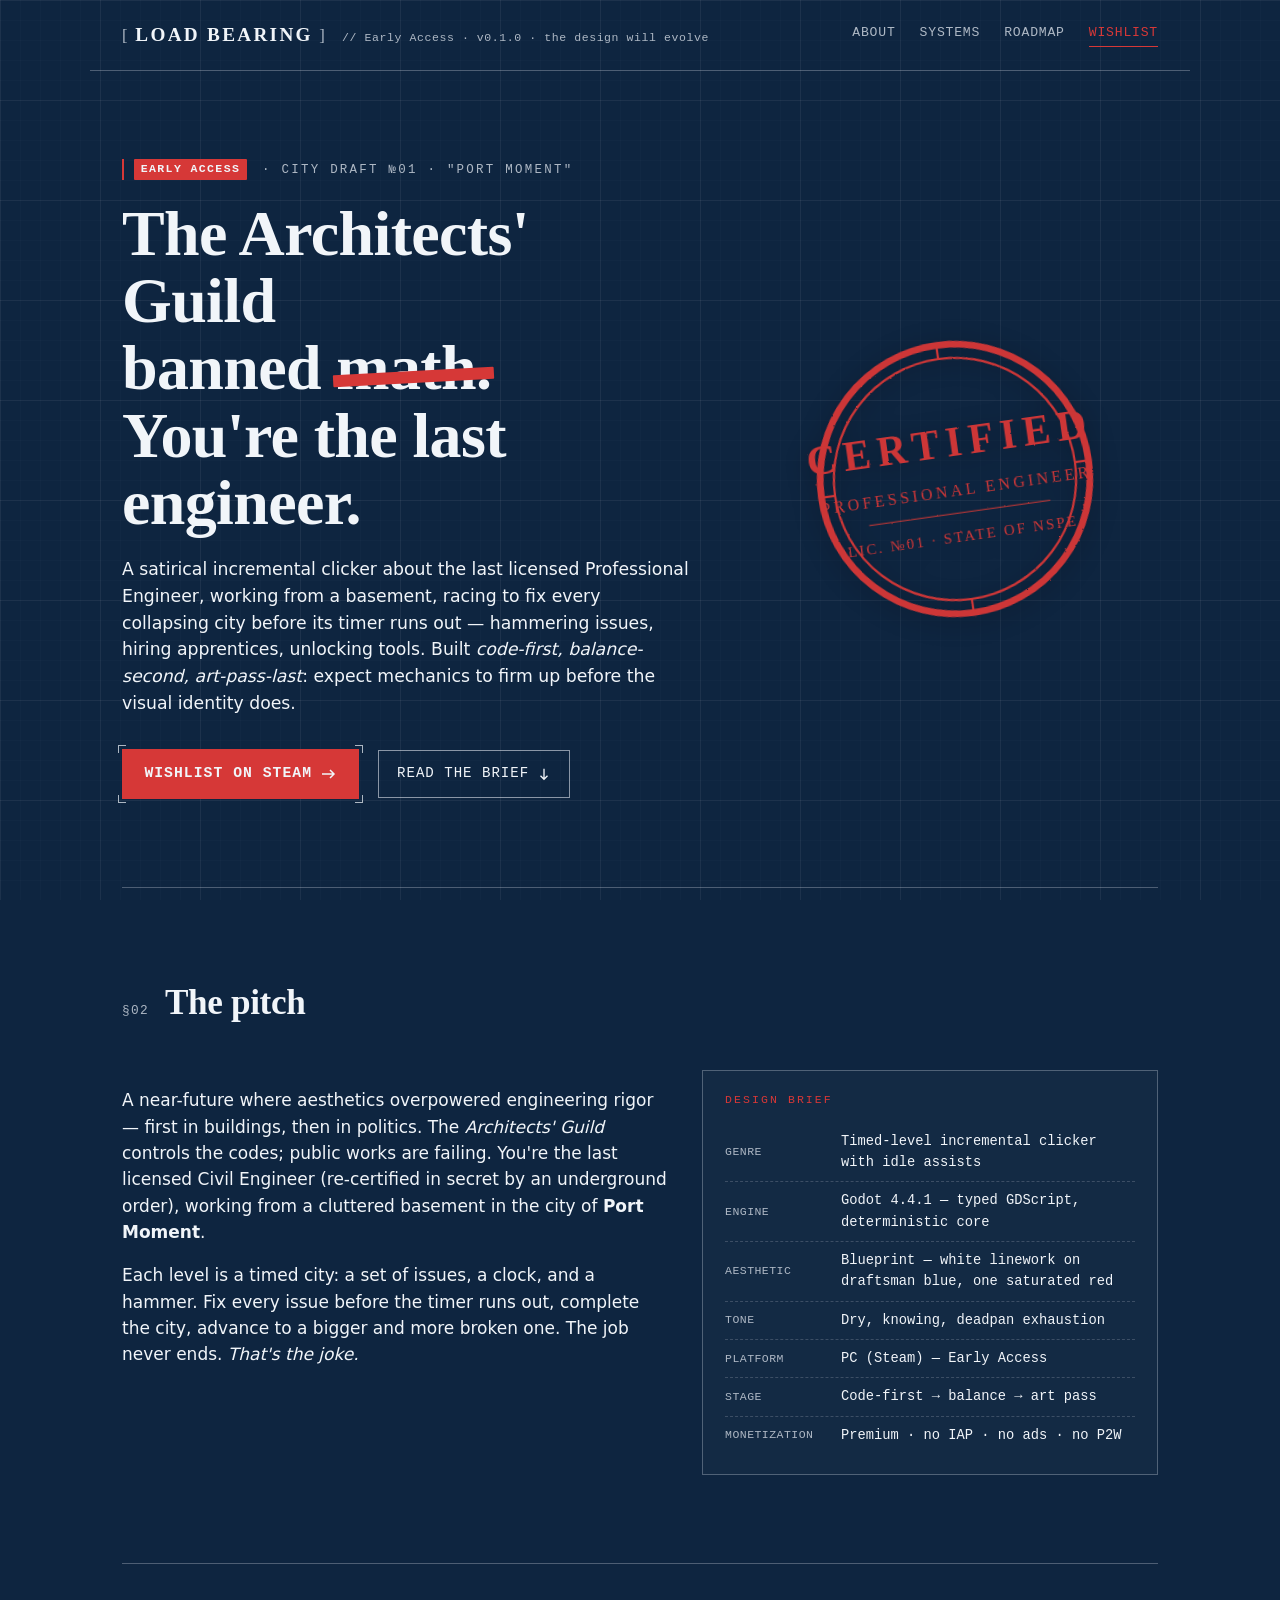
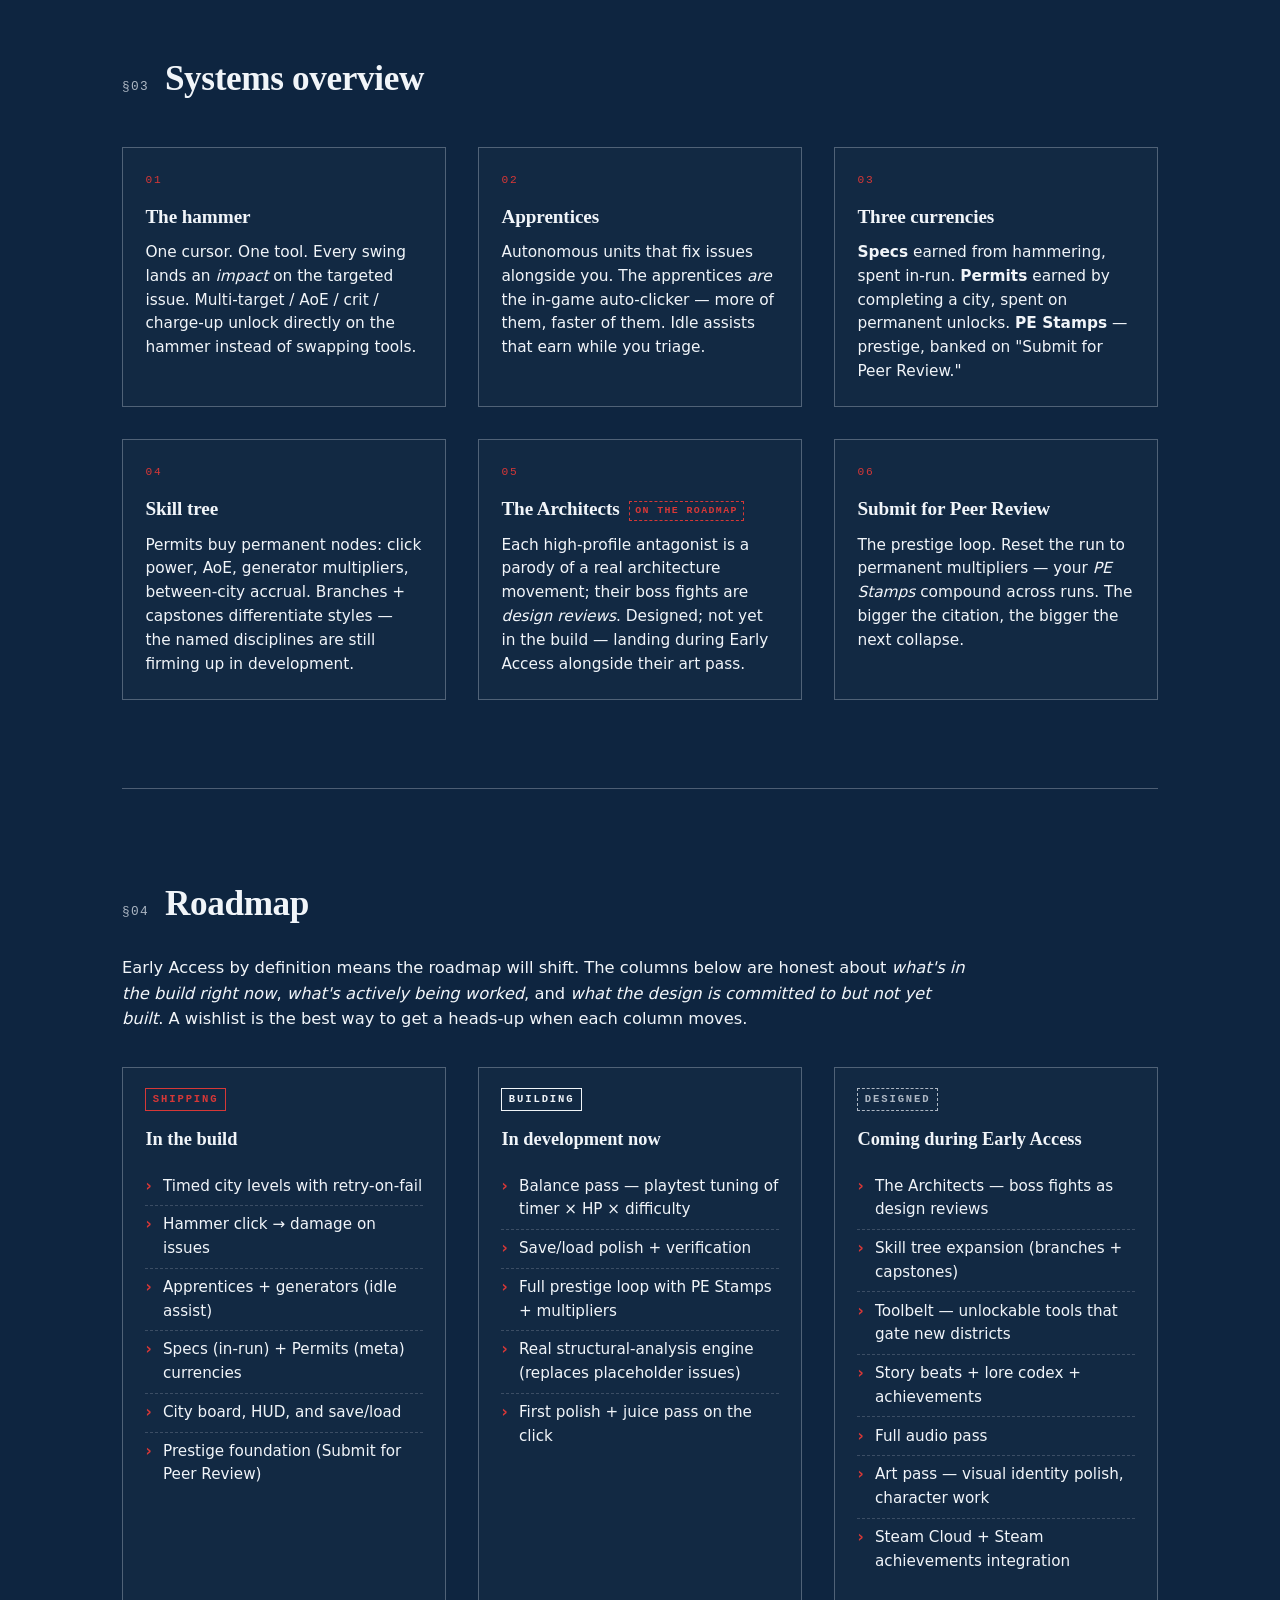
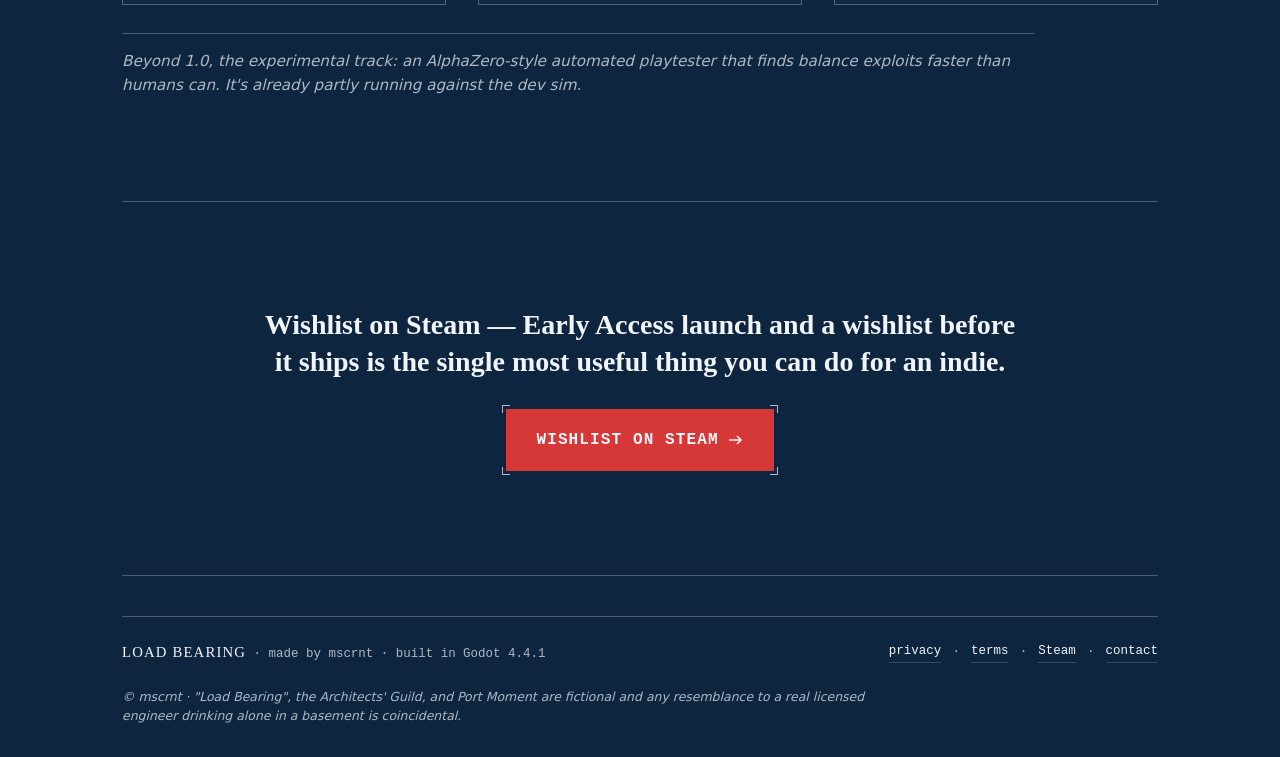
==== commit 2a029d99: "Add privacy + terms pages; wire footer links Privacy policy (/privacy.html):   - Plain-language, hon" ====
--- a/index.html
+++ b/index.html
@@ -302,6 +302,10 @@
         <span class="muted"> · made by mscrnt · built in Godot 4.4.1</span>
       </div>
       <div class="foot-links">
+        <a href="/privacy.html">privacy</a>
+        <span class="dot">·</span>
+        <a href="/terms.html">terms</a>
+        <span class="dot">·</span>
         <a href="https://store.steampowered.com/app/4883800/" target="_blank" rel="noopener">Steam</a>
         <span class="dot">·</span>
         <a href="mailto:hello@loadbearing.games">contact</a>
--- a/style.css
+++ b/style.css
@@ -473,3 +473,48 @@
   max-width: 60em;
   line-height: 1.5;
 }
+
+/* ─── legal pages (privacy / terms) ──────────────────────────────────── */
+.legal-doc {
+  max-width: 740px;
+  margin: 0 auto;
+  padding: clamp(2rem, 5vw, 4rem) var(--gutter);
+}
+.legal-doc h1 {
+  font-family: var(--font-display);
+  font-size: clamp(2rem, 4vw, 2.8rem);
+  margin: 0 0 1.25rem;
+}
+.legal-doc h2 {
+  font-family: var(--font-display);
+  font-size: 1.3rem;
+  margin: 2.25rem 0 0.6rem;
+  padding-top: 1.25rem;
+  border-top: 1px solid var(--line);
+}
+.legal-doc h2:first-of-type { border-top: none; padding-top: 0; }
+.legal-doc p { margin: 0 0 1rem; font-size: 1rem; }
+.legal-doc ul { margin: 0 0 1rem; padding-left: 1.25rem; }
+.legal-doc li { margin-bottom: 0.5rem; }
+.legal-doc a { color: var(--ink); border-bottom: 1px solid var(--line-strong); text-decoration: none; }
+.legal-doc a:hover { color: var(--stamp); border-bottom-color: var(--stamp); }
+.legal-doc em { color: var(--ink); font-style: italic; }
+.legal-doc strong { color: var(--ink); }
+
+.legal-stamp {
+  font-family: var(--font-mono);
+  font-size: 0.74rem;
+  letter-spacing: 0.14em;
+  color: var(--stamp);
+  border-left: 2px solid var(--stamp);
+  padding: 0.4rem 0.8rem;
+  margin-bottom: 2rem !important;
+}
+.legal-fine {
+  margin-top: 2.5rem !important;
+  padding-top: 1rem;
+  border-top: 1px solid var(--line);
+  font-style: italic;
+  color: var(--ink-muted);
+  font-size: 0.86rem !important;
+}
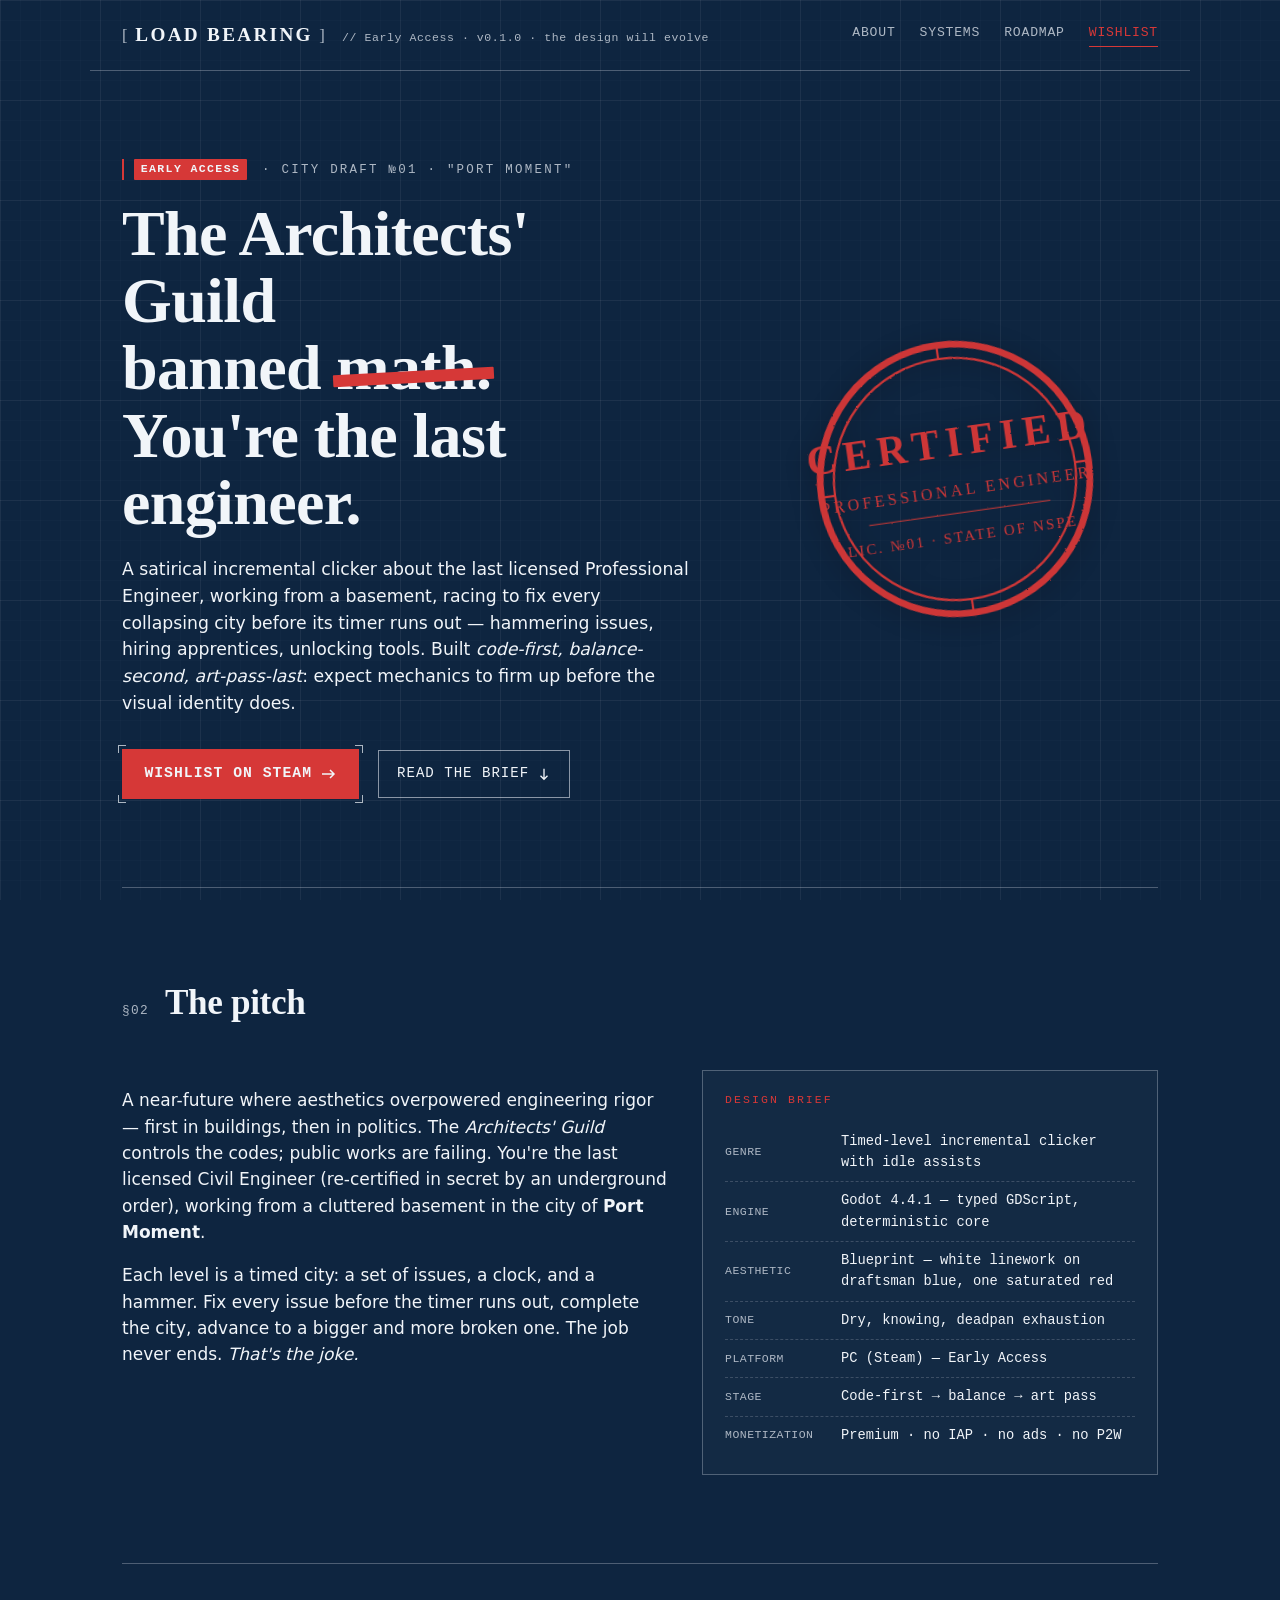
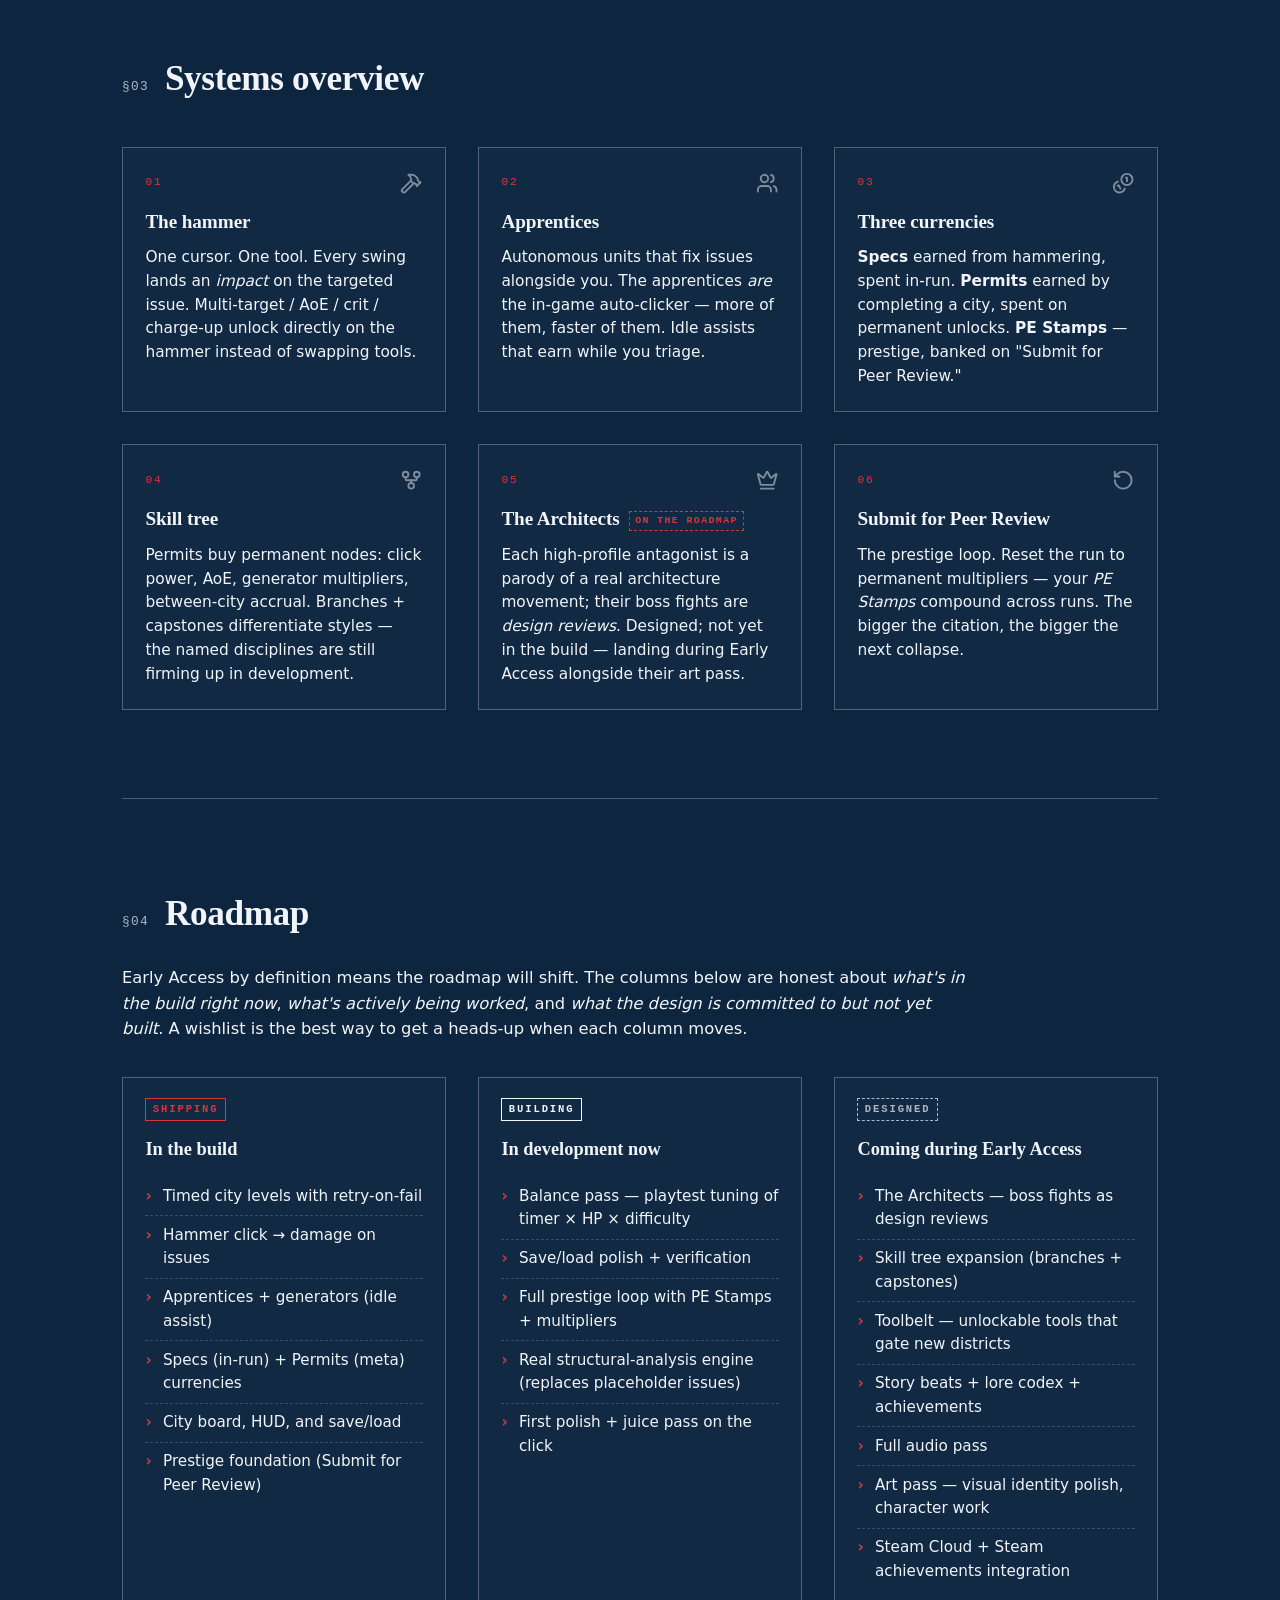
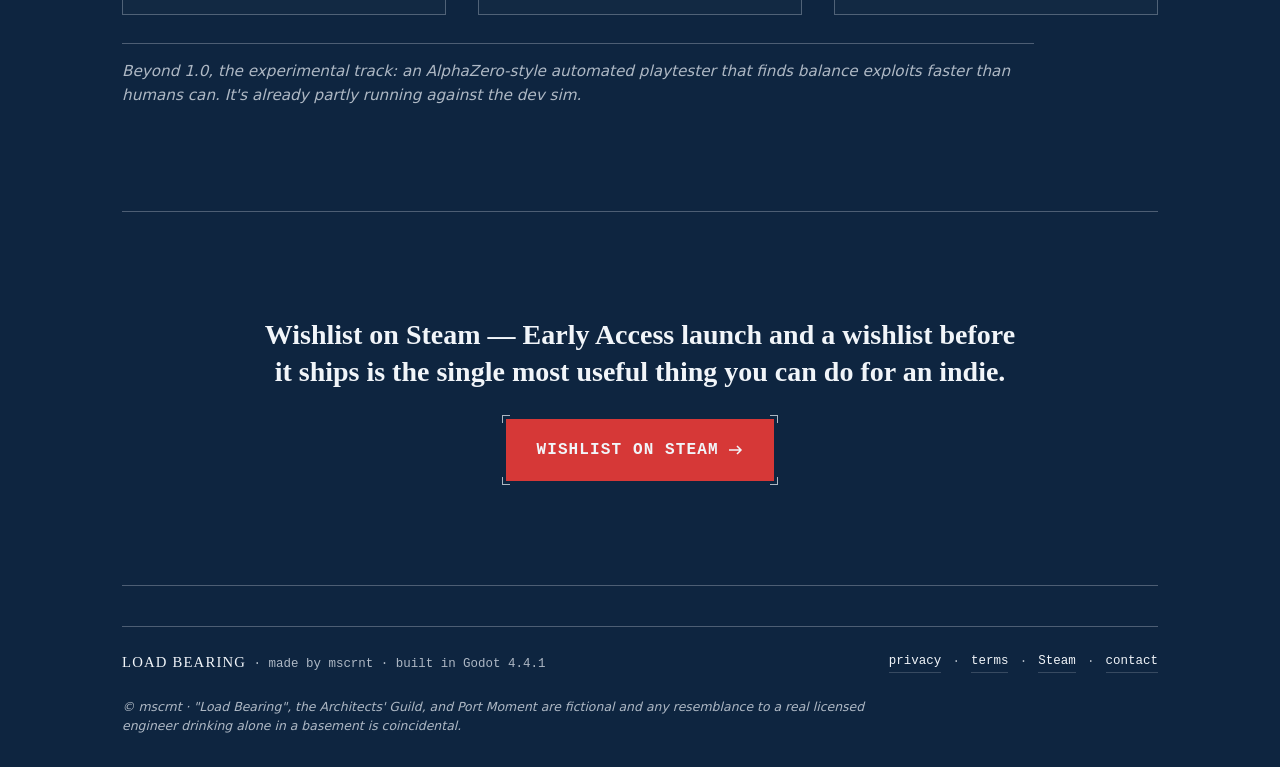
==== commit b71ec27e: "Ship marketing assets: site OG + full Steam asset set + Lucide system icons Site assets - og-image.p" ====
--- a/index.html
+++ b/index.html
@@ -16,13 +16,15 @@
   <meta property="og:title" content="Load Bearing — the Architects' Guild banned math. You're the last engineer.">
   <meta property="og:description" content="A satirical incremental clicker. Stamp calculations, hire apprentices, defeat Architects, rebuild the world one collapsing city at a time.">
   <meta property="og:url" content="https://loadbearing.games/">
-  <meta property="og:image" content="https://loadbearing.games/favicon.svg">
-  <meta property="og:image:type" content="image/svg+xml">
-  <meta property="og:image:alt" content="A red 'CERTIFIED' stamp on blueprint paper.">
-  <meta name="twitter:card" content="summary">
+  <meta property="og:image" content="https://loadbearing.games/og-image.png">
+  <meta property="og:image:type" content="image/png">
+  <meta property="og:image:width" content="1200">
+  <meta property="og:image:height" content="630">
+  <meta property="og:image:alt" content="Load Bearing — blueprint hero with the tagline 'The Architects' Guild banned math.' and a red CERTIFIED stamp.">
+  <meta name="twitter:card" content="summary_large_image">
   <meta name="twitter:title" content="Load Bearing">
   <meta name="twitter:description" content="A satirical incremental clicker. The Architects' Guild banned math; you're the last engineer.">
-  <meta name="twitter:image" content="https://loadbearing.games/favicon.svg">
+  <meta name="twitter:image" content="https://loadbearing.games/og-image.png">
 
   <!-- JSON-LD structured data -->
   <script type="application/ld+json">
@@ -33,7 +35,7 @@
     "alternateName": "LoadBearing",
     "description": "A satirical incremental clicker about the last licensed Professional Engineer, racing to fix collapsing cities one timed level at a time.",
     "url": "https://loadbearing.games/",
-    "image": "https://loadbearing.games/favicon.svg",
+    "image": "https://loadbearing.games/og-image.png",
     "applicationCategory": "Game",
     "applicationSubCategory": "Incremental clicker",
     "operatingSystem": "Windows (Steam, pre-release)",
@@ -179,32 +181,76 @@
 
       <div class="grid three">
         <div class="card">
-          <div class="card-num">01</div>
+          <div class="card-head">
+            <div class="card-num">01</div>
+            <svg class="card-icon" xmlns="http://www.w3.org/2000/svg" viewBox="0 0 24 24" fill="none" stroke="currentColor" stroke-width="2" stroke-linecap="round" stroke-linejoin="round" aria-hidden="true">
+              <path d="m15 12-9.373 9.373a1 1 0 0 1-3.001-3L12 9"/>
+              <path d="m18 15 4-4"/>
+              <path d="m21.5 11.5-1.914-1.914A2 2 0 0 1 19 8.172v-.344a2 2 0 0 0-.586-1.414l-1.657-1.657A6 6 0 0 0 12.516 3H9l1.243 1.243A6 6 0 0 1 12 8.485V10l2 2h1.172a2 2 0 0 1 1.414.586L18.5 14.5"/>
+            </svg>
+          </div>
           <h3>The hammer</h3>
           <p>One cursor. One tool. Every swing lands an <em>impact</em> on the targeted issue. Multi-target / AoE / crit / charge-up unlock directly on the hammer instead of swapping tools.</p>
         </div>
         <div class="card">
-          <div class="card-num">02</div>
+          <div class="card-head">
+            <div class="card-num">02</div>
+            <svg class="card-icon" xmlns="http://www.w3.org/2000/svg" viewBox="0 0 24 24" fill="none" stroke="currentColor" stroke-width="2" stroke-linecap="round" stroke-linejoin="round" aria-hidden="true">
+              <path d="M16 21v-2a4 4 0 0 0-4-4H6a4 4 0 0 0-4 4v2"/>
+              <path d="M16 3.128a4 4 0 0 1 0 7.744"/>
+              <path d="M22 21v-2a4 4 0 0 0-3-3.87"/>
+              <circle cx="9" cy="7" r="4"/>
+            </svg>
+          </div>
           <h3>Apprentices</h3>
           <p>Autonomous units that fix issues alongside you. The apprentices <em>are</em> the in-game auto-clicker — more of them, faster of them. Idle assists that earn while you triage.</p>
         </div>
         <div class="card">
-          <div class="card-num">03</div>
+          <div class="card-head">
+            <div class="card-num">03</div>
+            <svg class="card-icon" xmlns="http://www.w3.org/2000/svg" viewBox="0 0 24 24" fill="none" stroke="currentColor" stroke-width="2" stroke-linecap="round" stroke-linejoin="round" aria-hidden="true">
+              <path d="M13.744 17.736a6 6 0 1 1-7.48-7.48"/>
+              <path d="M15 6h1v4"/>
+              <path d="m6.134 14.768.866-.5 2 3.464"/>
+              <circle cx="16" cy="8" r="6"/>
+            </svg>
+          </div>
           <h3>Three currencies</h3>
           <p><strong>Specs</strong> earned from hammering, spent in-run. <strong>Permits</strong> earned by completing a city, spent on permanent unlocks. <strong>PE Stamps</strong> — prestige, banked on "Submit for Peer Review."</p>
         </div>
         <div class="card">
-          <div class="card-num">04</div>
+          <div class="card-head">
+            <div class="card-num">04</div>
+            <svg class="card-icon" xmlns="http://www.w3.org/2000/svg" viewBox="0 0 24 24" fill="none" stroke="currentColor" stroke-width="2" stroke-linecap="round" stroke-linejoin="round" aria-hidden="true">
+              <circle cx="12" cy="18" r="3"/>
+              <circle cx="6" cy="6" r="3"/>
+              <circle cx="18" cy="6" r="3"/>
+              <path d="M18 9v2c0 .6-.4 1-1 1H7c-.6 0-1-.4-1-1V9"/>
+              <path d="M12 12v3"/>
+            </svg>
+          </div>
           <h3>Skill tree</h3>
           <p>Permits buy permanent nodes: click power, AoE, generator multipliers, between-city accrual. Branches + capstones differentiate styles — the named disciplines are still firming up in development.</p>
         </div>
         <div class="card">
-          <div class="card-num">05</div>
+          <div class="card-head">
+            <div class="card-num">05</div>
+            <svg class="card-icon" xmlns="http://www.w3.org/2000/svg" viewBox="0 0 24 24" fill="none" stroke="currentColor" stroke-width="2" stroke-linecap="round" stroke-linejoin="round" aria-hidden="true">
+              <path d="M11.562 3.266a.5.5 0 0 1 .876 0L15.39 8.87a1 1 0 0 0 1.516.294L21.183 5.5a.5.5 0 0 1 .798.519l-2.834 10.246a1 1 0 0 1-.956.734H5.81a1 1 0 0 1-.957-.734L2.02 6.02a.5.5 0 0 1 .798-.519l4.276 3.664a1 1 0 0 0 1.516-.294z"/>
+              <path d="M5 21h14"/>
+            </svg>
+          </div>
           <h3>The Architects <span class="card-tag">on the roadmap</span></h3>
           <p>Each high-profile antagonist is a parody of a real architecture movement; their boss fights are <em>design reviews</em>. Designed; not yet in the build — landing during Early Access alongside their art pass.</p>
         </div>
         <div class="card">
-          <div class="card-num">06</div>
+          <div class="card-head">
+            <div class="card-num">06</div>
+            <svg class="card-icon" xmlns="http://www.w3.org/2000/svg" viewBox="0 0 24 24" fill="none" stroke="currentColor" stroke-width="2" stroke-linecap="round" stroke-linejoin="round" aria-hidden="true">
+              <path d="M3 12a9 9 0 1 0 9-9 9.75 9.75 0 0 0-6.74 2.74L3 8"/>
+              <path d="M3 3v5h5"/>
+            </svg>
+          </div>
           <h3>Submit for Peer Review</h3>
           <p>The prestige loop. Reset the run to permanent multipliers — your <em>PE Stamps</em> compound across runs. The bigger the citation, the bigger the next collapse.</p>
         </div>
--- a/style.css
+++ b/style.css
@@ -352,6 +352,20 @@
   color: var(--stamp);
   margin-bottom: 0.8rem;
 }
+/* Lucide icon paired with the card number — sits to the right of the num. */
+.card-head {
+  display: flex;
+  align-items: center;
+  justify-content: space-between;
+  margin-bottom: 0.8rem;
+}
+.card-head .card-num { margin-bottom: 0; }
+.card-icon {
+  width: 1.4rem; height: 1.4rem;
+  color: var(--ink-muted);
+  opacity: 0.7;
+}
+.card:hover .card-icon { color: var(--ink); opacity: 1; }
 .card h3 {
   font-family: var(--font-display);
   font-size: 1.2rem;
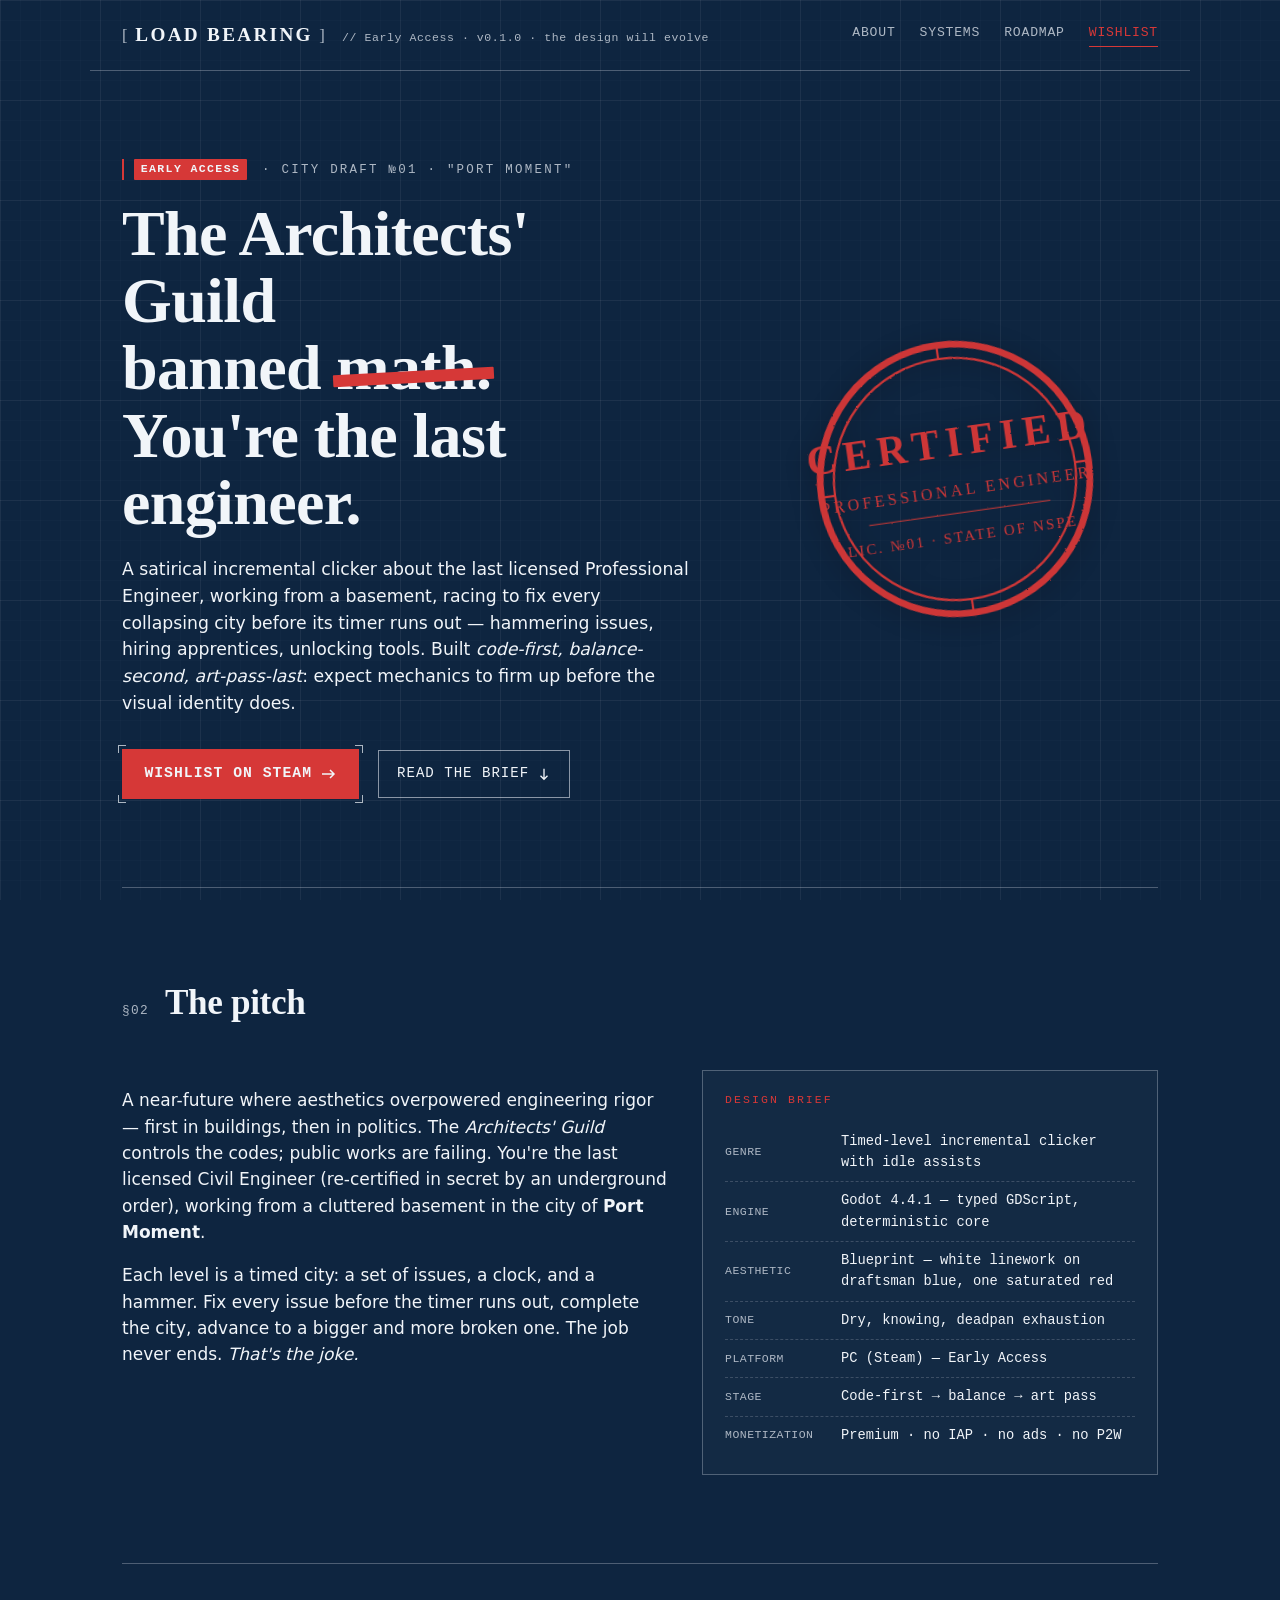
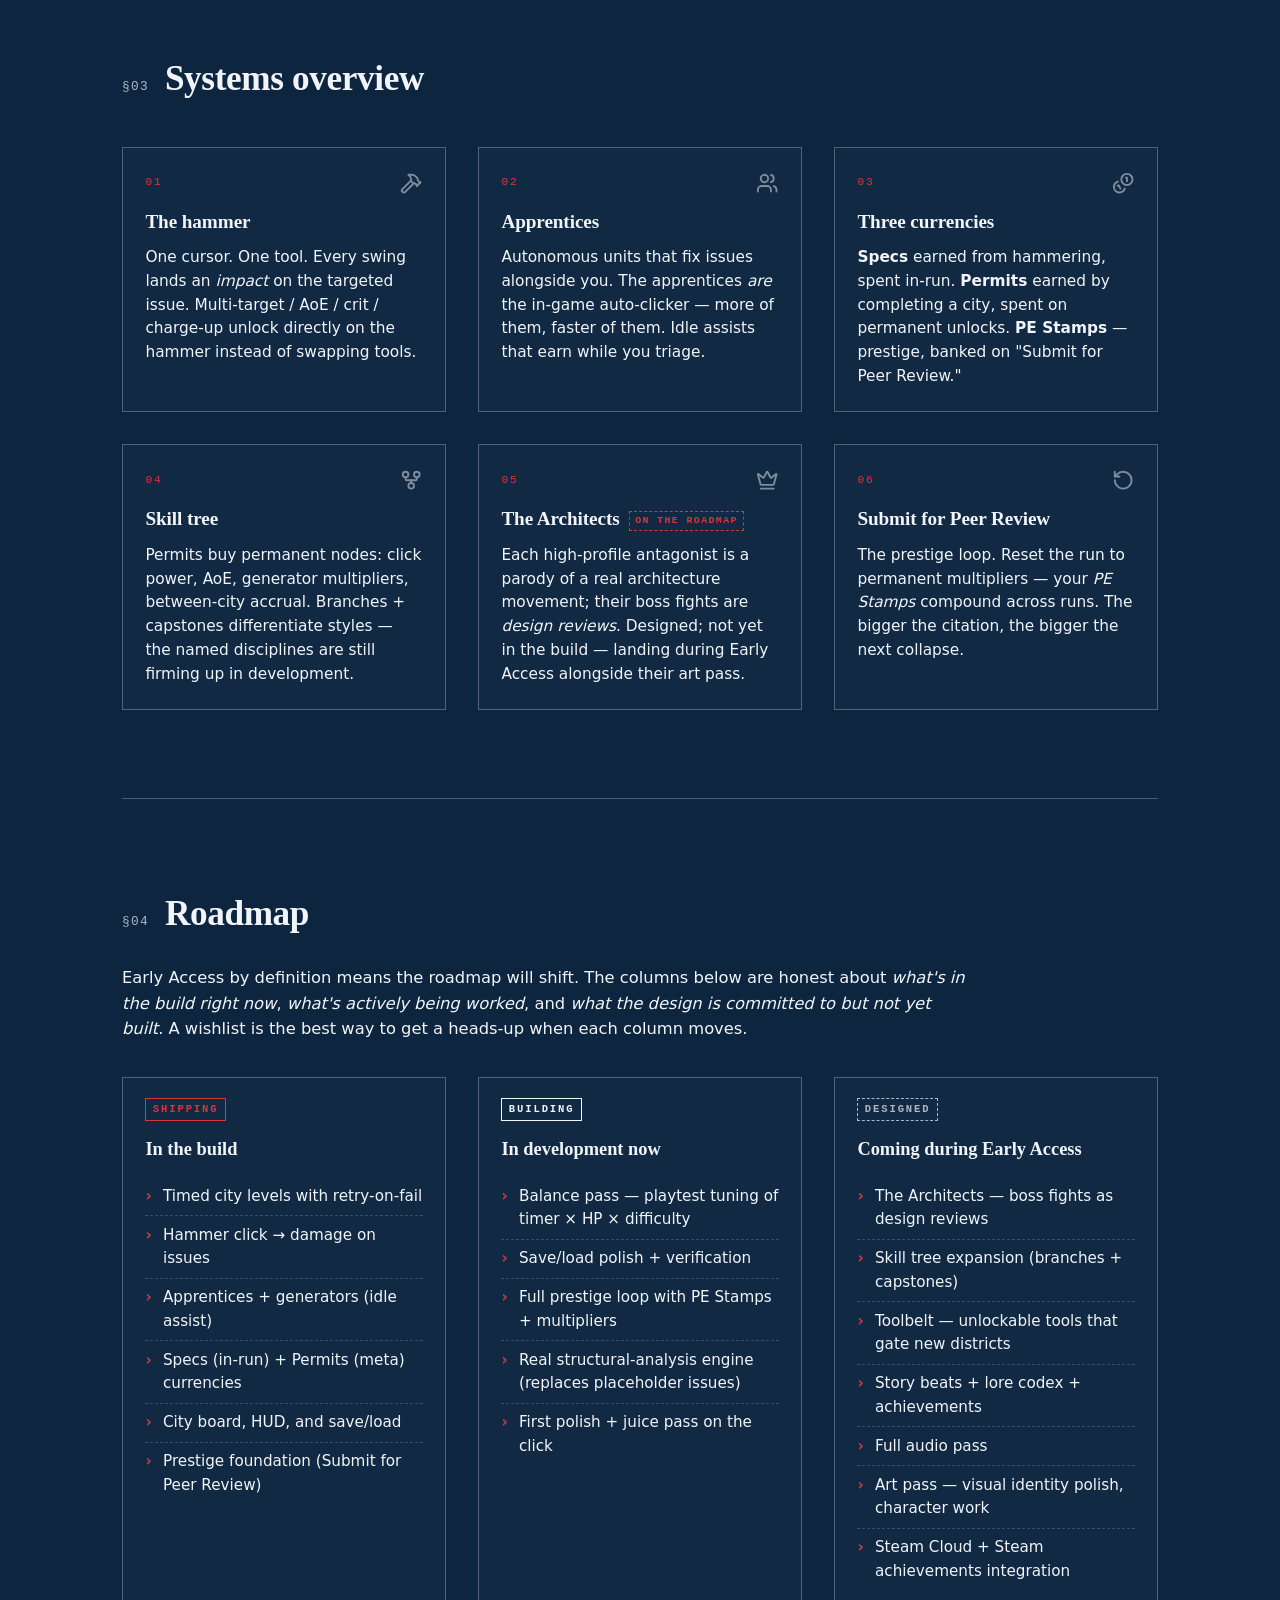
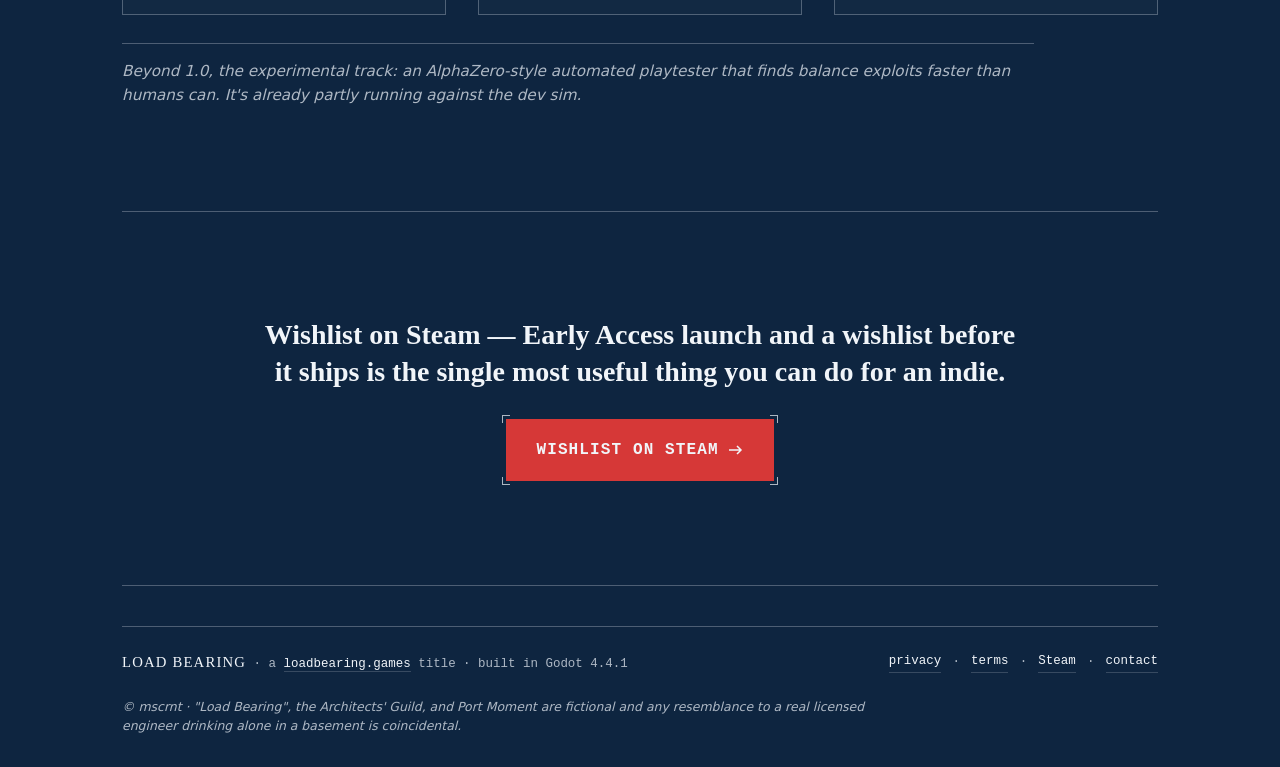
==== commit a7d6a13e: "Move to lb.loadbearing.games The bare domain becomes the label landing page. Canonical, Open Graph, " ====
--- a/index.html
+++ b/index.html
@@ -6,7 +6,7 @@
   <meta name="theme-color" content="#0e2540">
   <meta name="description" content="Load Bearing — a satirical incremental clicker about the last licensed Professional Engineer, racing to fix collapsing cities the Architects' Guild banned math out of. Wishlist on Steam.">
   <title>Load Bearing — the Architects' Guild banned math. You're the last engineer.</title>
-  <link rel="canonical" href="https://loadbearing.games/">
+  <link rel="canonical" href="https://lb.loadbearing.games/">
   <link rel="icon" type="image/svg+xml" href="/favicon.svg">
   <link rel="stylesheet" href="/style.css">
 
@@ -15,8 +15,8 @@
   <meta property="og:site_name" content="Load Bearing">
   <meta property="og:title" content="Load Bearing — the Architects' Guild banned math. You're the last engineer.">
   <meta property="og:description" content="A satirical incremental clicker. Stamp calculations, hire apprentices, defeat Architects, rebuild the world one collapsing city at a time.">
-  <meta property="og:url" content="https://loadbearing.games/">
-  <meta property="og:image" content="https://loadbearing.games/og-image.png">
+  <meta property="og:url" content="https://lb.loadbearing.games/">
+  <meta property="og:image" content="https://lb.loadbearing.games/og-image.png">
   <meta property="og:image:type" content="image/png">
   <meta property="og:image:width" content="1200">
   <meta property="og:image:height" content="630">
@@ -24,7 +24,7 @@
   <meta name="twitter:card" content="summary_large_image">
   <meta name="twitter:title" content="Load Bearing">
   <meta name="twitter:description" content="A satirical incremental clicker. The Architects' Guild banned math; you're the last engineer.">
-  <meta name="twitter:image" content="https://loadbearing.games/og-image.png">
+  <meta name="twitter:image" content="https://lb.loadbearing.games/og-image.png">
 
   <!-- JSON-LD structured data -->
   <script type="application/ld+json">
@@ -34,8 +34,8 @@
     "name": "Load Bearing",
     "alternateName": "LoadBearing",
     "description": "A satirical incremental clicker about the last licensed Professional Engineer, racing to fix collapsing cities one timed level at a time.",
-    "url": "https://loadbearing.games/",
-    "image": "https://loadbearing.games/og-image.png",
+    "url": "https://lb.loadbearing.games/",
+    "image": "https://lb.loadbearing.games/og-image.png",
     "applicationCategory": "Game",
     "applicationSubCategory": "Incremental clicker",
     "operatingSystem": "Windows (Steam, pre-release)",
@@ -345,7 +345,7 @@
     <div class="foot-inner">
       <div>
         <span class="brand-small">Load Bearing</span>
-        <span class="muted"> · made by mscrnt · built in Godot 4.4.1</span>
+        <span class="muted"> · a <a href="https://loadbearing.games/">loadbearing.games</a> title · built in Godot 4.4.1</span>
       </div>
       <div class="foot-links">
         <a href="/privacy.html">privacy</a>
